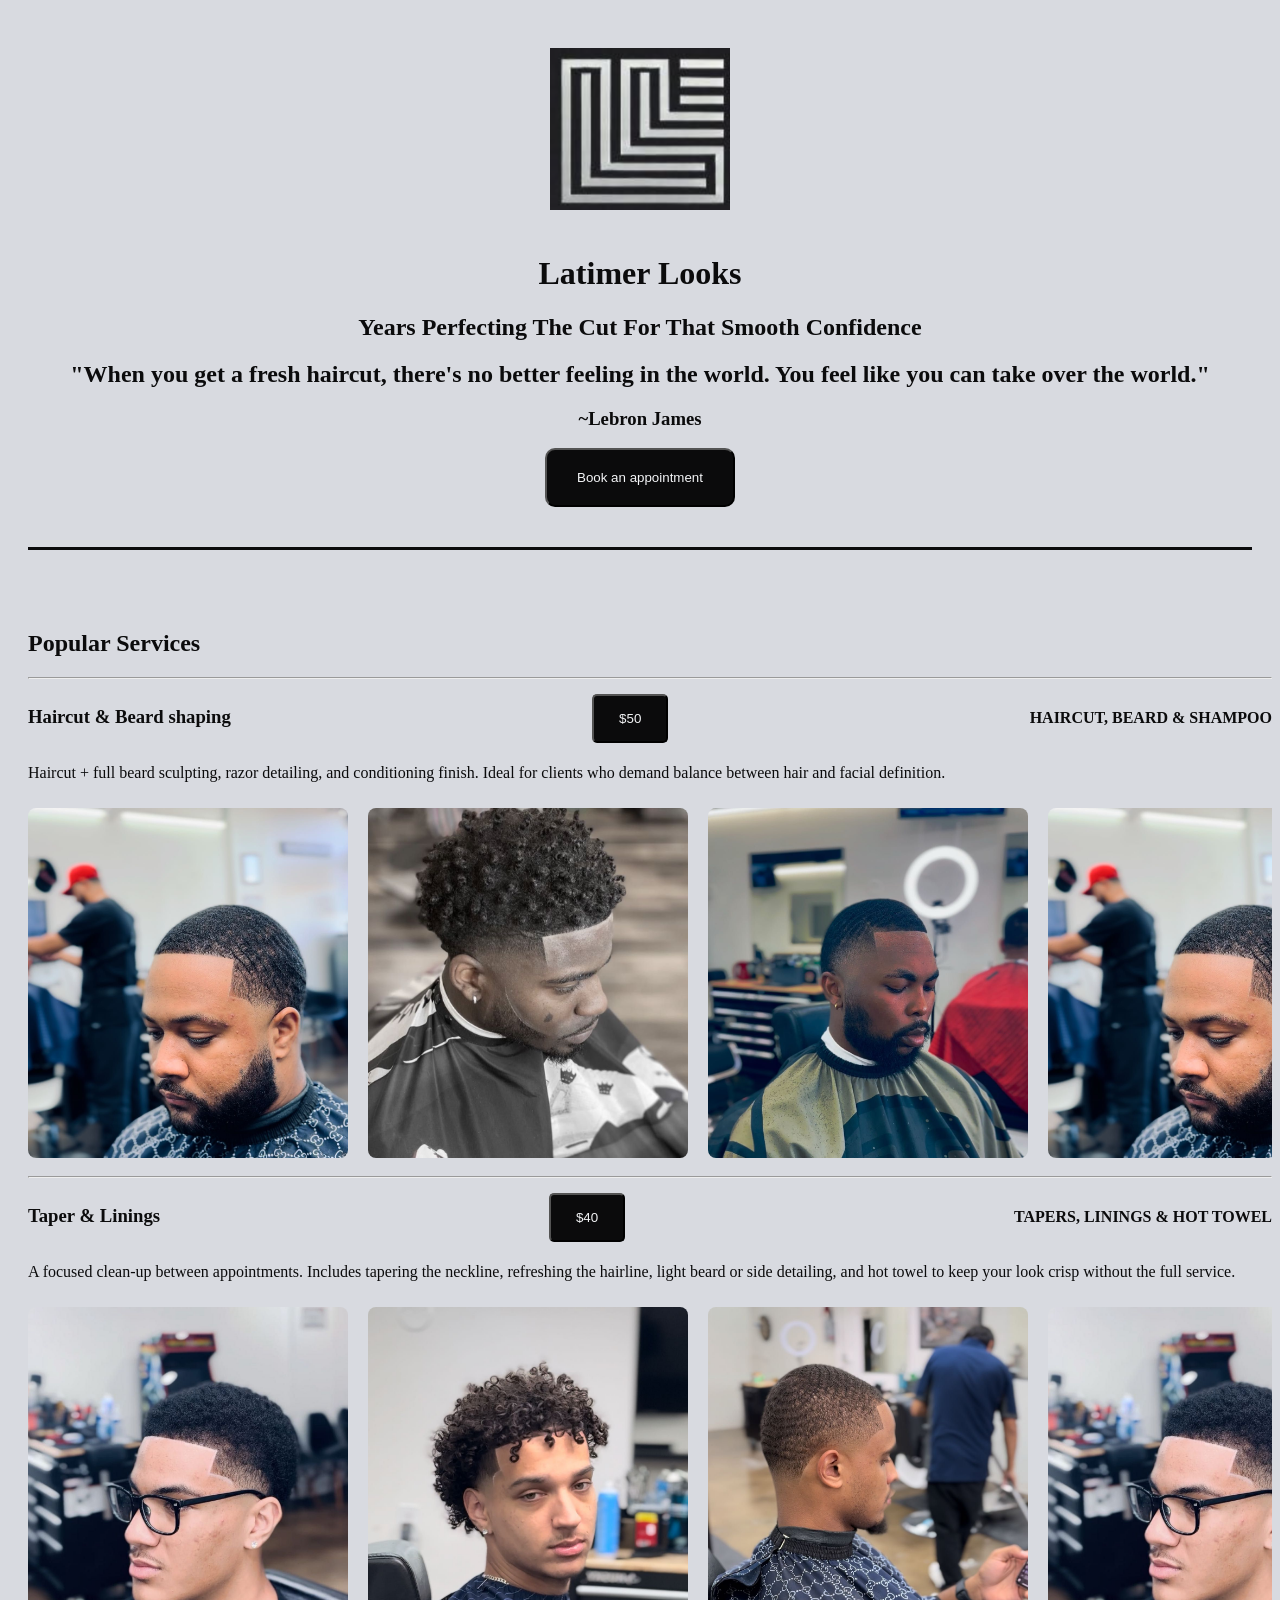
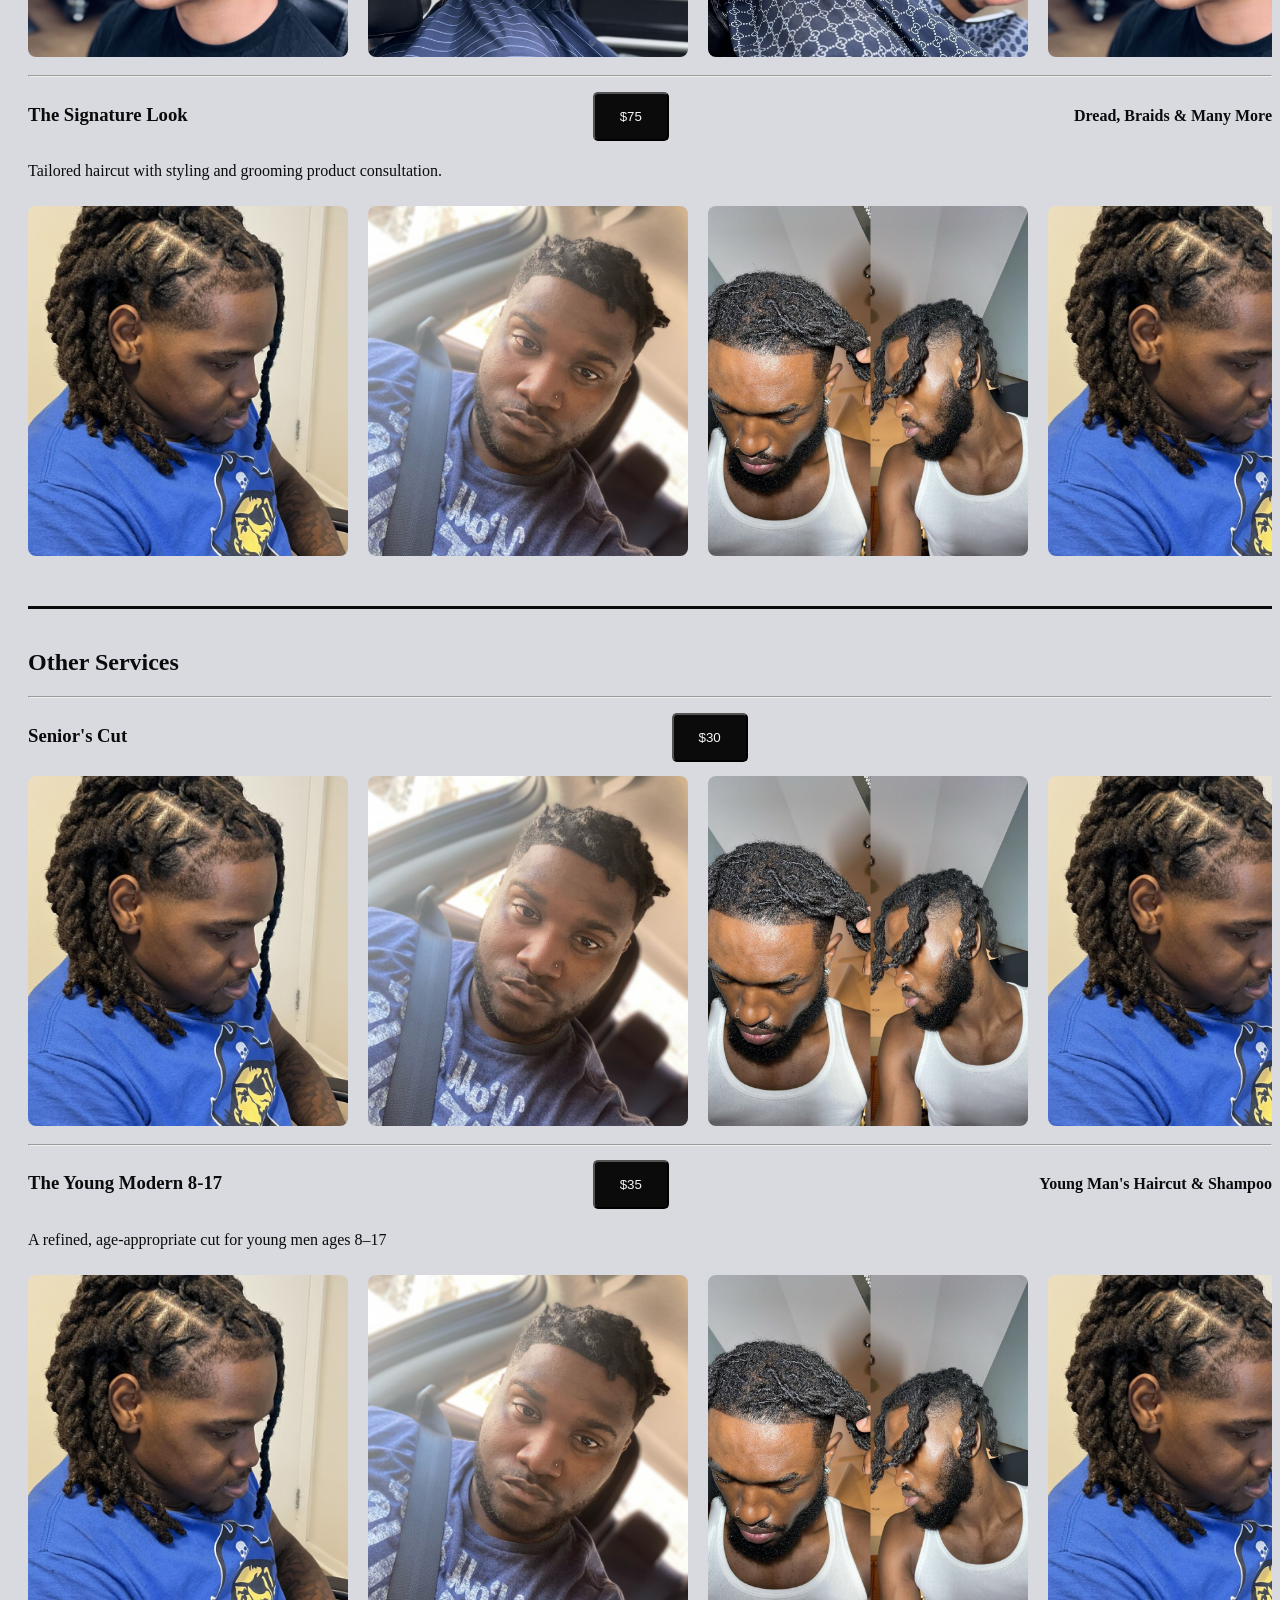
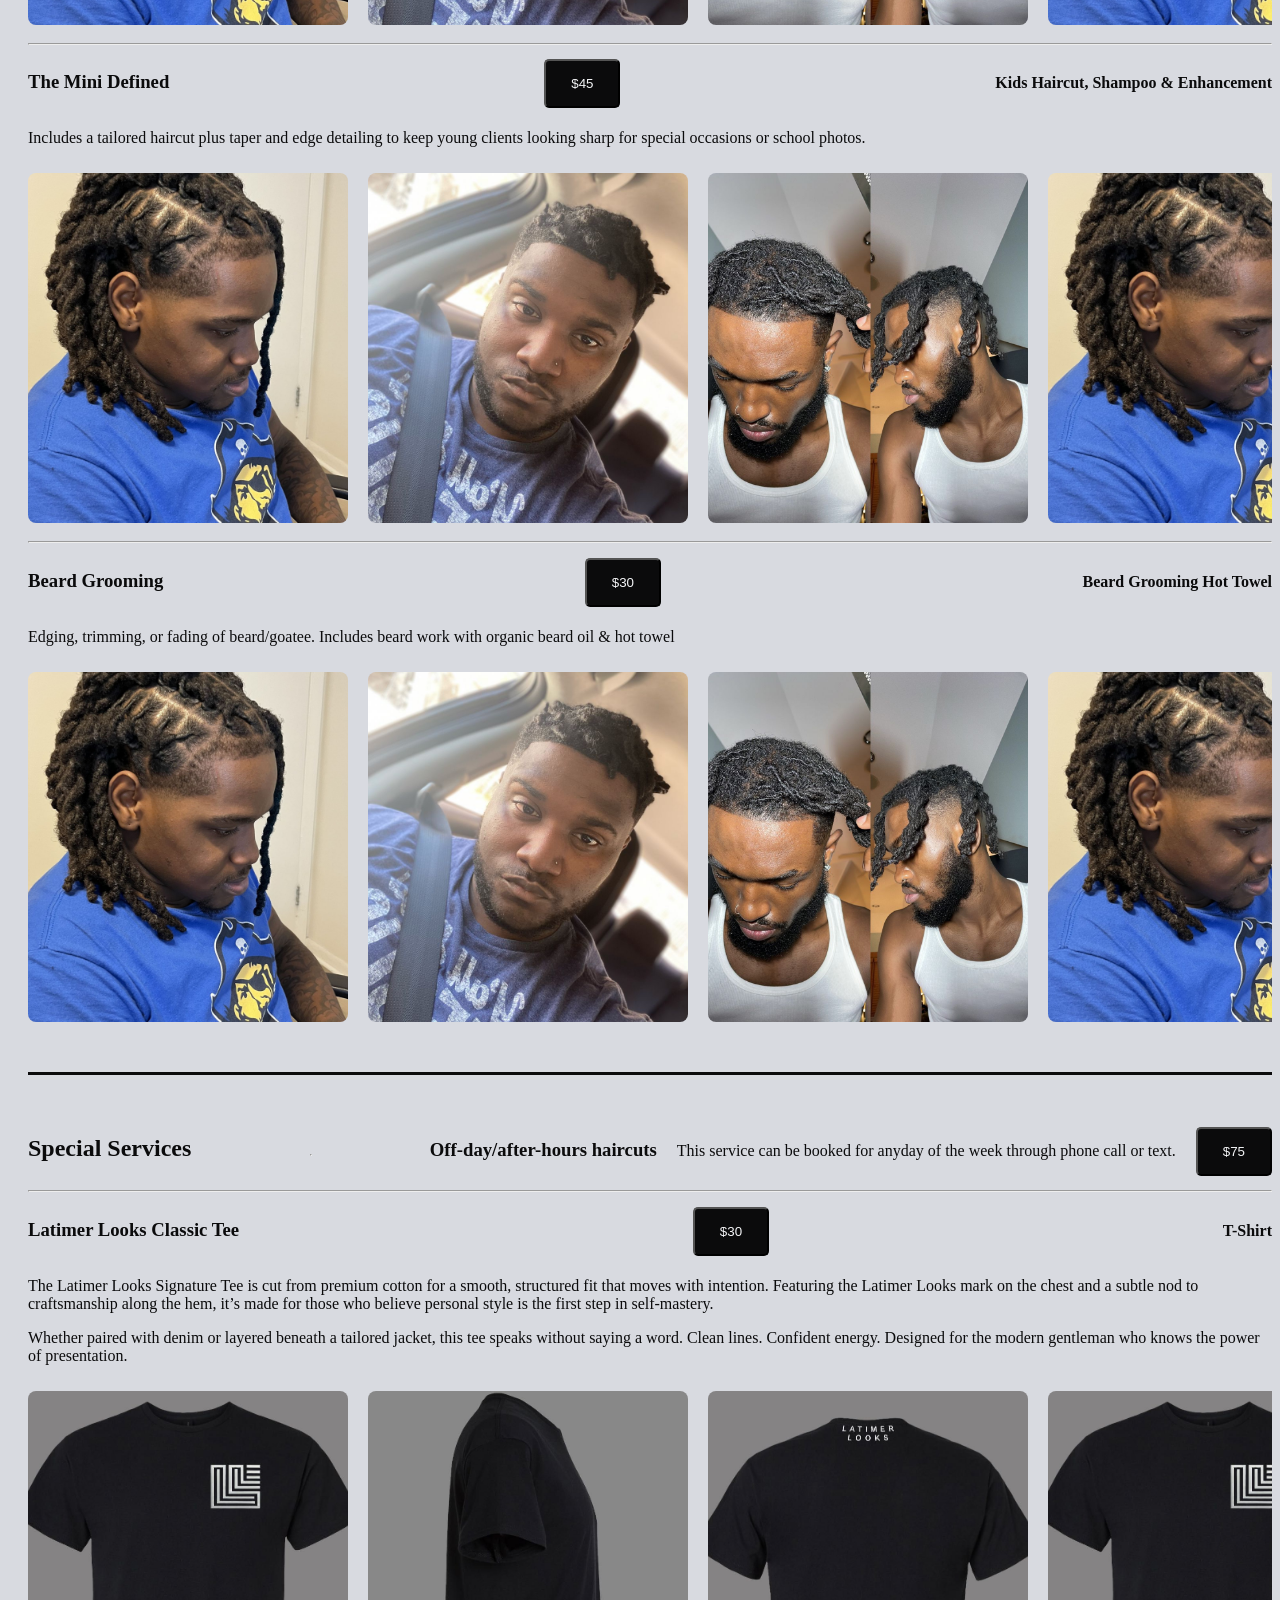
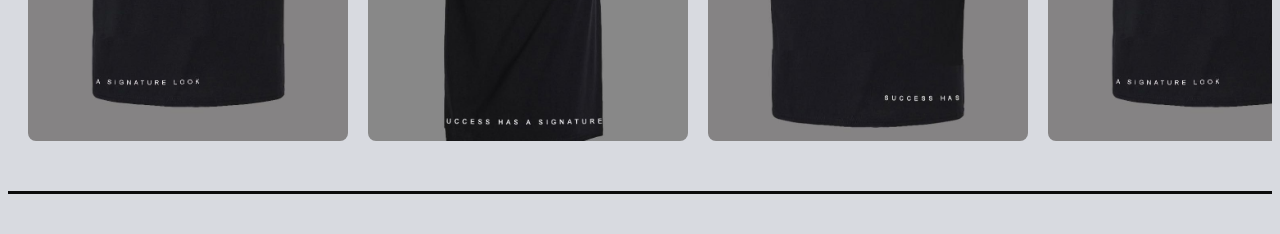
==== index.html @ baa93946 "everything before the reviews work. Needs picture update" ====
<!DOCTYPE html>
<html lang="en">
<head>
    <meta charset="UTF-8">
    <meta name="viewport" content="width=
    , initial-scale=1.0">
    <title>Latimer Looks</title>
    <link rel="stylesheet" href="style.css">
    <link rel="icon" type="image/png" href="./images/logo.png">
</head>
<body>
    <header class="hero">
        <div class="first-header-line">

        </div>
        
        <div class="header-content">
            <div class="logo">
                <img src="./images/logo.png" alt="Latimer Logo">
            </div>
            <h1>Latimer Looks</h1>
            <h2>Years Perfecting The Cut For That Smooth Confidence</h2>
            
            <div class="quote-nav">
                <h2 class="quote">
                    "When you get a fresh haircut, there's no better feeling in the world. You feel like you can take over the world."
                </h2>
                <h3 class="quoter">
                    ~Lebron James
                </h3>
            </div>

        <button>
            Book an appointment
        </button>

        <hr class="divider">
        </div>

    </header>
    
    <section class="main-content">

        <div class="popular">
            <h2>Popular Services</h2>
            <hr>
            <div class="service-header">
                <h3>Haircut & Beard shaping </h3>
                <button>$50</button>
                <h4>HAIRCUT, BEARD & SHAMPOO</h4>
            </div>
                <p>Haircut + full beard sculpting, razor detailing, and conditioning finish. Ideal for clients 
                    who demand balance between hair and facial definition.</p>
                <div class="carousel">
                    <div class="carousel-track">
                        <img src="./images/H&B1.png" alt="picture of a haircut 1">
                        <img src="./images/H&B2.png" alt="picture of a haircut 2">
                        <img src="./images/H&B3.png" alt="picture of a haircut 3">

                                        <!-- DUPLICATE IMAGES  -->

                        <img src="./images/H&B1.png" alt="picture of a haircut 1">
                        <img src="./images/H&B2.png" alt="picture of a haircut 2">
                        <img src="./images/H&B3.png" alt="picture of a haircut 3">
                    </div>


                </div>
            <hr>
            <div class="service-header">
                <h3>Taper & Linings</h3>
                <button>$40</button>
                <h4>TAPERS, LININGS & HOT TOWEL</h4>
            </div>
            <p>A focused clean-up between appointments. Includes tapering the neckline, refreshing the hairline, 
                light beard or side detailing, and hot towel to keep your look crisp without the full service.</p>

                

                <div class="carousel">
                    <div class="carousel-track">
                        <img src="./images/T&P1.png" alt="picture of a haircut 1">
                        <img src="./images/T&P2.png" alt="picture of a haircut 2">
                        <img src="./images/T&P3.png" alt="picture of a haircut 3">

                                        <!-- DUPLICATE IMAGES  -->
                    
                        <img src="./images/T&P1.png" alt="picture of a haircut 1">
                        <img src="./images/T&P2.png" alt="picture of a haircut 2">
                        <img src="./images/T&P3.png" alt="picture of a haircut 3">

                    </div>
                </div>
        
                
        <hr>
            <div class="service-header">
                <h3>The Signature Look</h3>
                <button>$75</button>
                <h4> Dread, Braids & Many More </h4>
            </div>
            <p>Tailored haircut with styling and grooming product consultation.</p>

                

                <div class="carousel">
                    <div class="carousel-track">
                        <img src="./images/PC1.png" alt="picture of a haircut 1">
                        <img src="./images/PC2.png" alt="picture of a haircut 2">
                        <img src="./images/PC3.png" alt="picture of a haircut 3">
                    
                                        <!-- DUPLICATE IMAGES  -->


                        <img src="./images/PC1.png" alt="picture of a haircut 1">
                        <img src="./images/PC2.png" alt="picture of a haircut 2">
                        <img src="./images/PC3.png" alt="picture of a haircut 3">
                    </div>
                </div>
        </div>


        <div class="other-services">
            <hr class="divider">
            <h2>Other Services</h2>
            <hr>
            <div class="service-header">
                <h3>Senior's Cut</h3>
                <button>$30</button>
                <!-- <h4> Dread, Braids & Many More </h4> -->
            </div>
            <!-- <p>Tailored haircut with styling and grooming product consultation.</p> -->

            <div class="carousel">
                <div class="carousel-track">
                    <img src="./images/PC1.png" alt="picture of a haircut 1">
                    <img src="./images/PC2.png" alt="picture of a haircut 2">
                    <img src="./images/PC3.png" alt="picture of a haircut 3">
                
                                    <!-- DUPLICATE IMAGES  -->

                    <img src="./images/PC1.png" alt="picture of a haircut 1">
                    <img src="./images/PC2.png" alt="picture of a haircut 2">
                    <img src="./images/PC3.png" alt="picture of a haircut 3">
                </div>
            </div>
            <hr>
            <div class="service-header">
                <h3>The Young Modern 8-17</h3>
                <button>$35</button>
                <h4> Young Man's Haircut & Shampoo </h4>
            </div>
            <p>A refined, age-appropriate cut for young men ages 8–17</p>

                <div class="carousel">
                    <div class="carousel-track">
                        <img src="./images/PC1.png" alt="picture of a haircut 1">
                        <img src="./images/PC2.png" alt="picture of a haircut 2">
                        <img src="./images/PC3.png" alt="picture of a haircut 3">
                    
                                        <!-- DUPLICATE IMAGES  -->

                        <img src="./images/PC1.png" alt="picture of a haircut 1">
                        <img src="./images/PC2.png" alt="picture of a haircut 2">
                        <img src="./images/PC3.png" alt="picture of a haircut 3">
                    </div>
                </div>
                
                <hr>
                <div class="service-header">
                    <h3>The Mini Defined</h3>
                    <button>$45</button>
                    <h4> Kids Haircut, Shampoo & Enhancement </h4>
                </div>
                <p>Includes a tailored haircut plus taper and edge detailing to keep young clients 
                    looking sharp for special occasions or school photos.</p>

                <div class="carousel">
                    <div class="carousel-track">
                        <img src="./images/PC1.png" alt="picture of a haircut 1">
                        <img src="./images/PC2.png" alt="picture of a haircut 2">
                        <img src="./images/PC3.png" alt="picture of a haircut 3">
                    
                                        <!-- DUPLICATE IMAGES  -->

                        <img src="./images/PC1.png" alt="picture of a haircut 1">
                        <img src="./images/PC2.png" alt="picture of a haircut 2">
                        <img src="./images/PC3.png" alt="picture of a haircut 3">
                    </div>
                </div>
                
                <hr>
                <div class="service-header">
                    <h3>Beard Grooming</h3>
                    <button>$30</button>
                    <h4> Beard Grooming Hot Towel </h4>
                </div>
                <p>Edging, trimming, or fading of beard/goatee. 
                    Includes beard work with organic beard oil & hot towel</p>

                <div class="carousel">
                    <div class="carousel-track">
                        <img src="./images/PC1.png" alt="picture of a haircut 1">
                        <img src="./images/PC2.png" alt="picture of a haircut 2">
                        <img src="./images/PC3.png" alt="picture of a haircut 3">
                    
                                        <!-- DUPLICATE IMAGES  -->

                        <img src="./images/PC1.png" alt="picture of a haircut 1">
                        <img src="./images/PC2.png" alt="picture of a haircut 2">
                        <img src="./images/PC3.png" alt="picture of a haircut 3">
                    </div>
                </div>

        </div>

        <div class="special-servies">
            <hr class="divider">
            <div class="service-header">
                <h2>Special Services</h2>
                <hr>
                <h3>Off-day/after-hours haircuts</h3>
                <div class="after-hours">
                    <div class="after-hours-text">
                        <p>This service can be booked for anyday of the week through phone call or text. </p>
                        <!-- <span>Monday - Sunday</span> -->
                    </div>
                    <button class="after-hours-button">$75</button>
                </div>
            </div>
            <hr>
            
                <div class="service-header">
                    <h3>Latimer Looks Classic Tee</h3>
                    <button>$30</button>
                    <h4> T-Shirt </h4>
                </div>
                <p>The Latimer Looks Signature Tee is cut from premium cotton for a smooth, structured fit that moves with intention. 
                    Featuring the Latimer Looks mark on the chest and a subtle nod to craftsmanship along the hem, 
                    it’s made for those who believe personal style is the first step in self-mastery.</p>

                <p>Whether paired with denim or layered beneath a tailored jacket, this tee speaks without saying a word. Clean lines. Confident energy. 
                Designed for the modern gentleman who knows the power of presentation.</p>

                <div class="carousel">
                    <div class="carousel-track">
                        <img src="./images/TS1.png" alt="picture of a haircut 1">
                        <img src="./images/TS2.png" alt="picture of a haircut 2">
                        <img src="./images/TS3.png" alt="picture of a haircut 3">
                    
                                        <!-- DUPLICATE IMAGES  -->

                        <img src="./images/TS1.png" alt="picture of a haircut 1">
                        <img src="./images/TS2.png" alt="picture of a haircut 2">
                        <img src="./images/TS3.png" alt="picture of a T-Shirt">
                    </div>
                </div>

        </div>

    </section>
    
    <hr class="divider">


    




</body>

</html>
---- style.css ----
body{
    background-color:#D8DAE0;
    color:  #0B0B0C;  
    font-family: Serif, "Geometric Sans-Serif" ;
}

.hero{
    padding: 20px;
}

.header-content {
text-align: center;
}

.logo img {
    width: 180px;
    padding:20px;
}

.service-header {
    display: flex;
    align-items: baseline;
    gap: 20px;
}

button {
    background-color: #0B0B0C;
    color: #F5F6F8;
    transition: background-color 0.4s ease, color 0.4 ease , box-shadow 0.4 ease;
    cursor: pointer;
}

.hero button{
    padding: 20px 30px;
    border-radius: 10px;

}
button:hover{
    background-color: #F5F6F8;
    color: #0B0B0C;
    transform: translate(-6px, 6px);
    box-shadow: 0 10px 20px rgba(11, 11, 12, 0.15);
}

hr.divider {
    border: none;
    height: 3px;
    background-color: #0B0B0C;
    margin: 40px 0px;
}

.main-content{
    padding-left: 20px
}

.main-content img{
    width:40% ;
}

.carousel {
    width: 100%;
    overflow: hidden; /* Hides images as they slide off-screen */
    padding: 10px 0;
}

.carousel-track {
    display: flex;
    width: max-content; /* Allows track to expand as wide as all images combined */
    
    /* 15s controls speed (higher = slower continuous movement) */
    /* linear ensures constant speed without pausing or jerking */
    animation: marquee 15s linear infinite; 
}

/* Pause motion when hovering so users can look closely */
.carousel:hover .carousel-track {
    animation-play-state: paused;
}

.carousel-track img {
    width: 320px;            /* Fixed width for consistent scrolling speed */
    height: 350px;
    object-fit: cover;
    border-radius: 8px;
    margin-right: 20px;       /* Spacing between images */
    flex-shrink: 0;
}

/* Infinite continuous scroll keyframe */
@keyframes marquee {
    0% {
        transform: translateX(0);
    }
    100% {
        transform: translateX(-50%); /* Moves exactly half the track length before resetting */
    }
}


.main-content button{
    padding: 15px 25px;
    border-radius: 5px;
    display: flex;
    align-items: center;
    margin: 0 auto;
}
.service-divider{
    margin: 40px 0px;
    background-color: #0B0B0C;
    border: none;
    height: 3px
}

.after-hours{
    display: flex;
    align-items: center;
    gap: 20px;
    justify-content: space-between;
}
.after-hours button{
        display: flex;
    align-items: right;
}
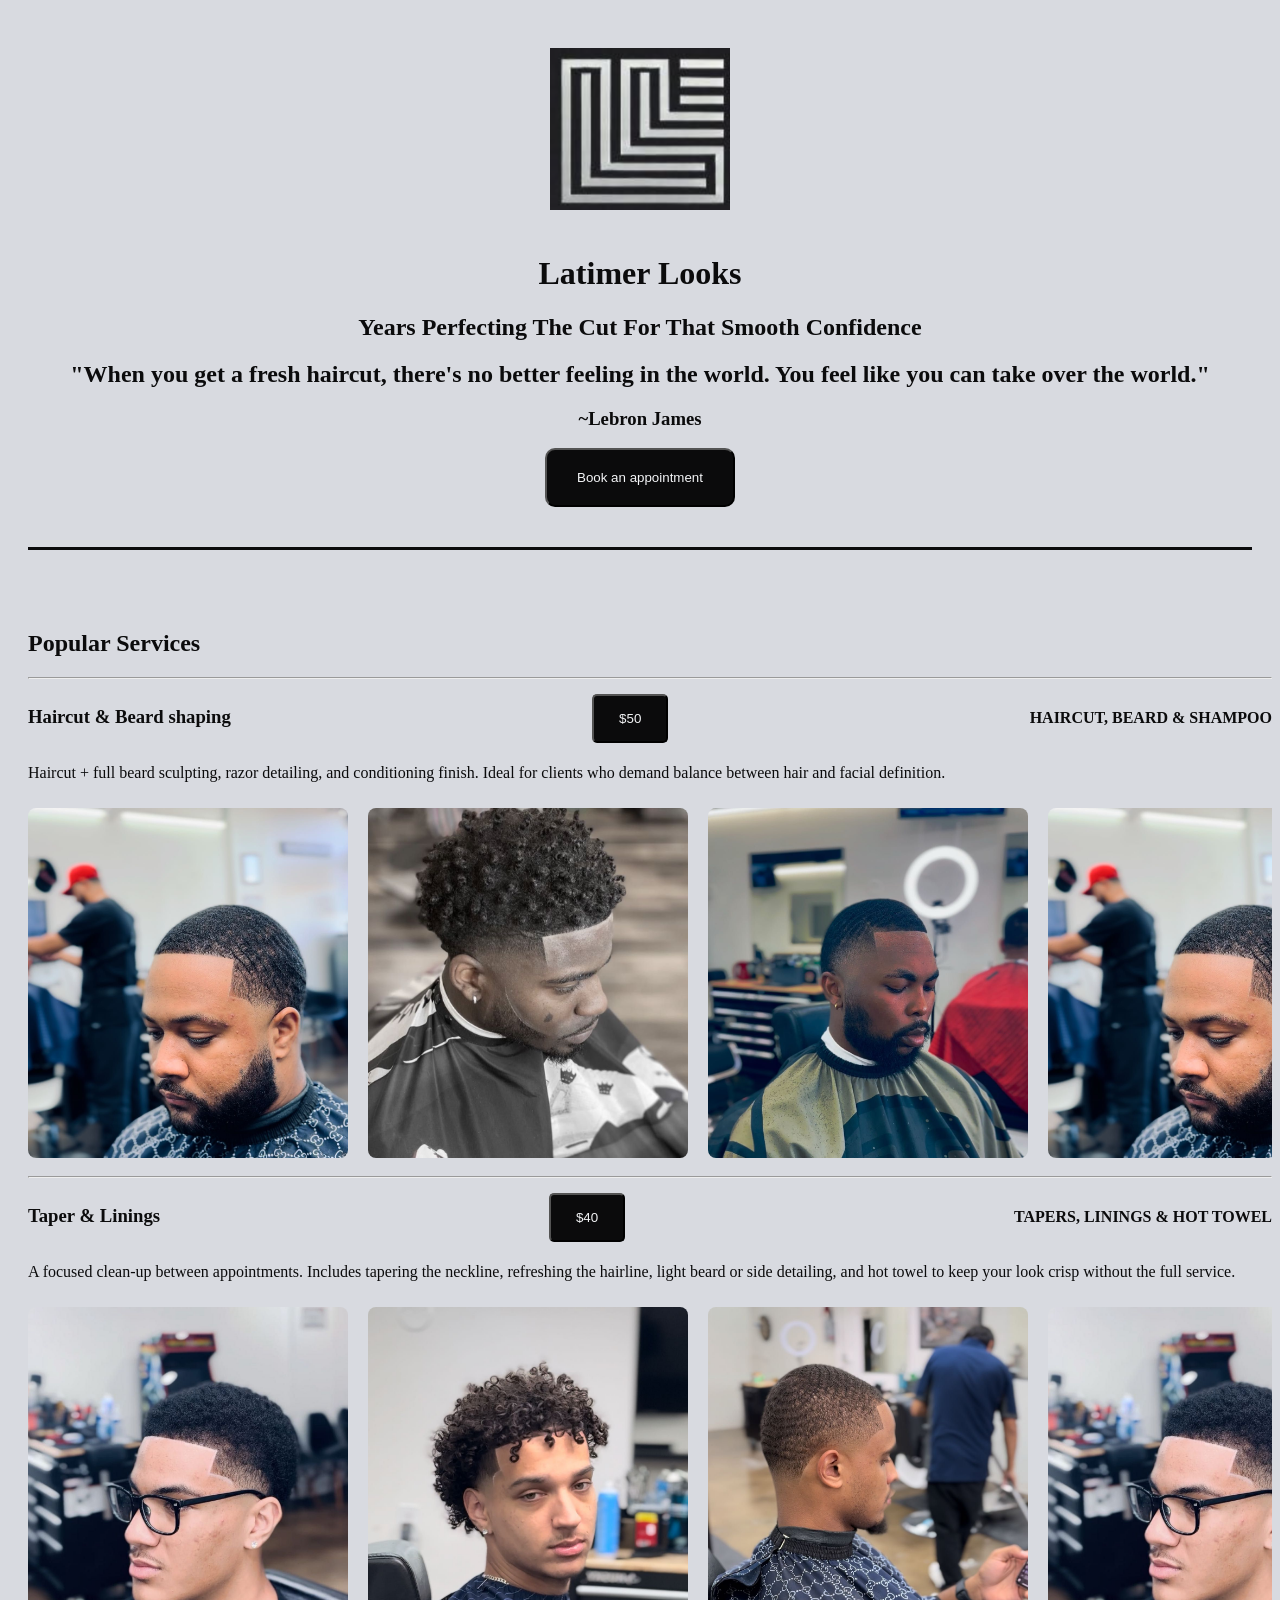
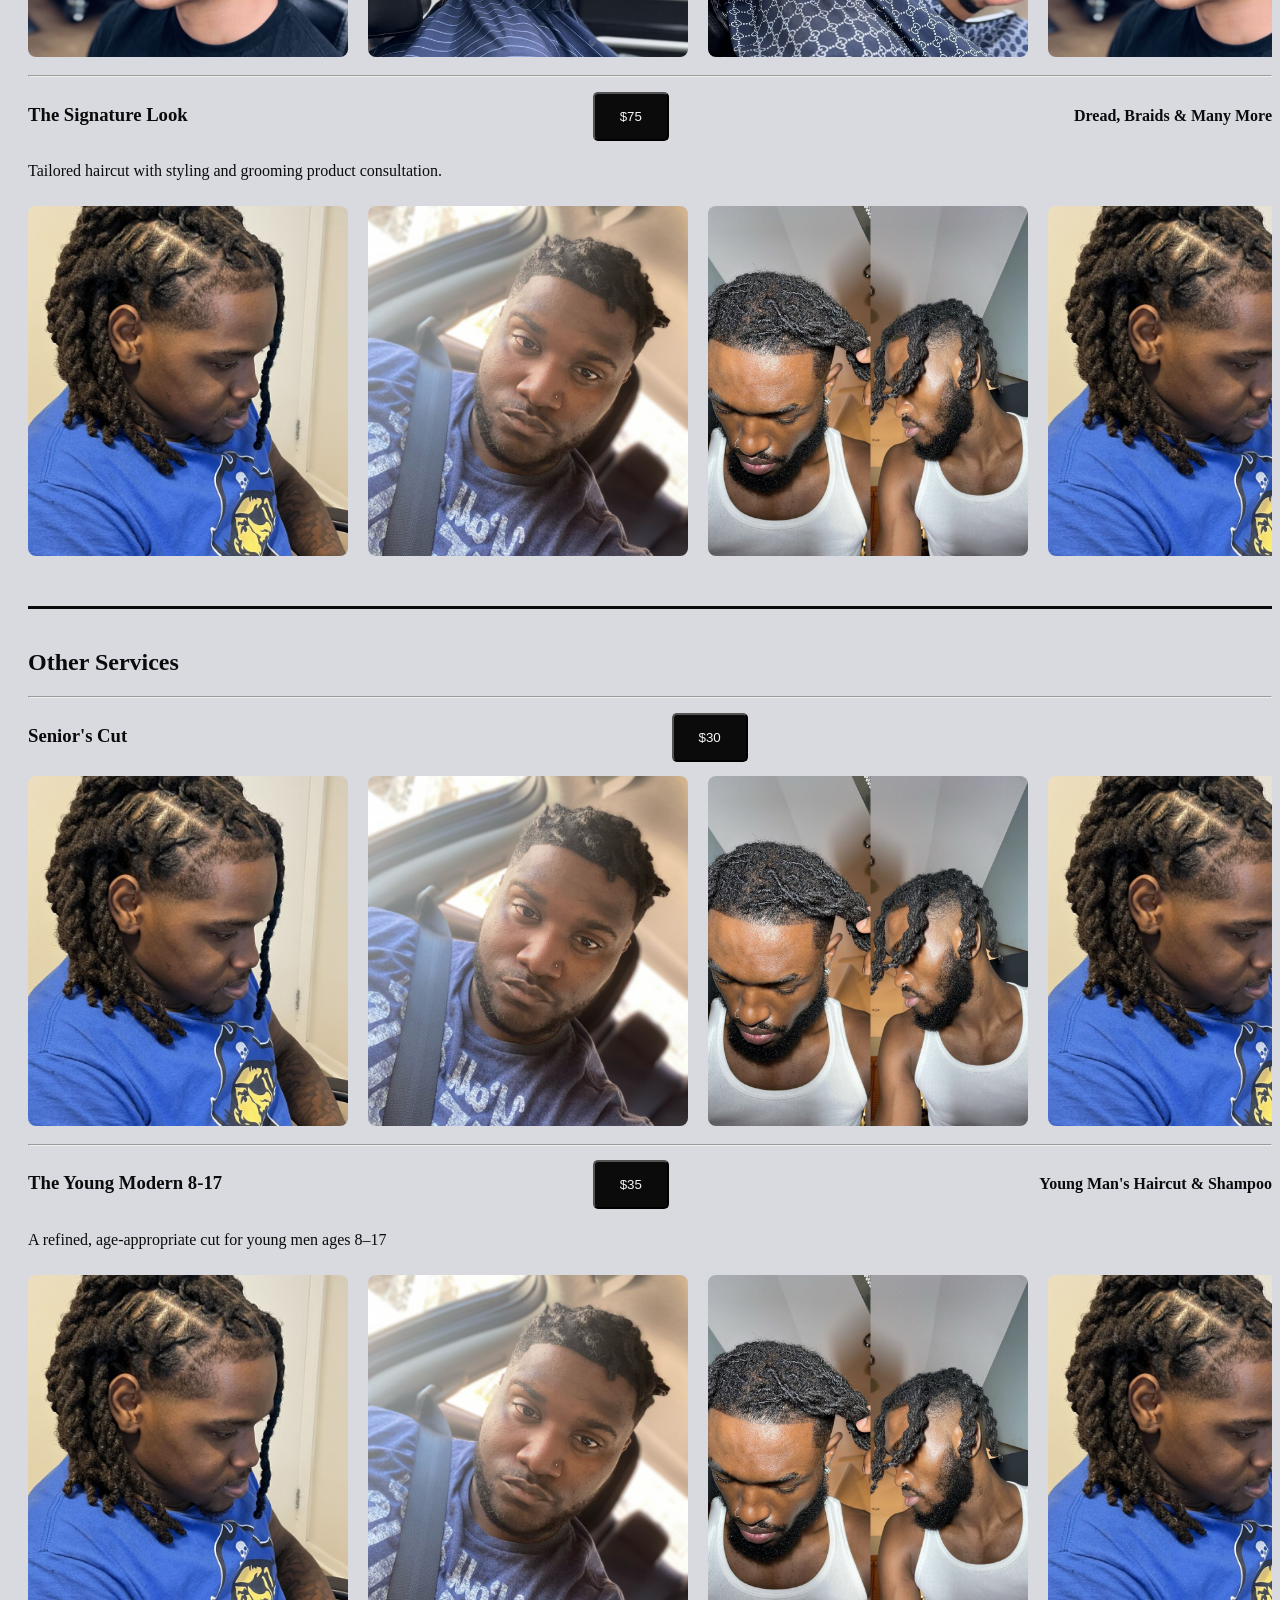
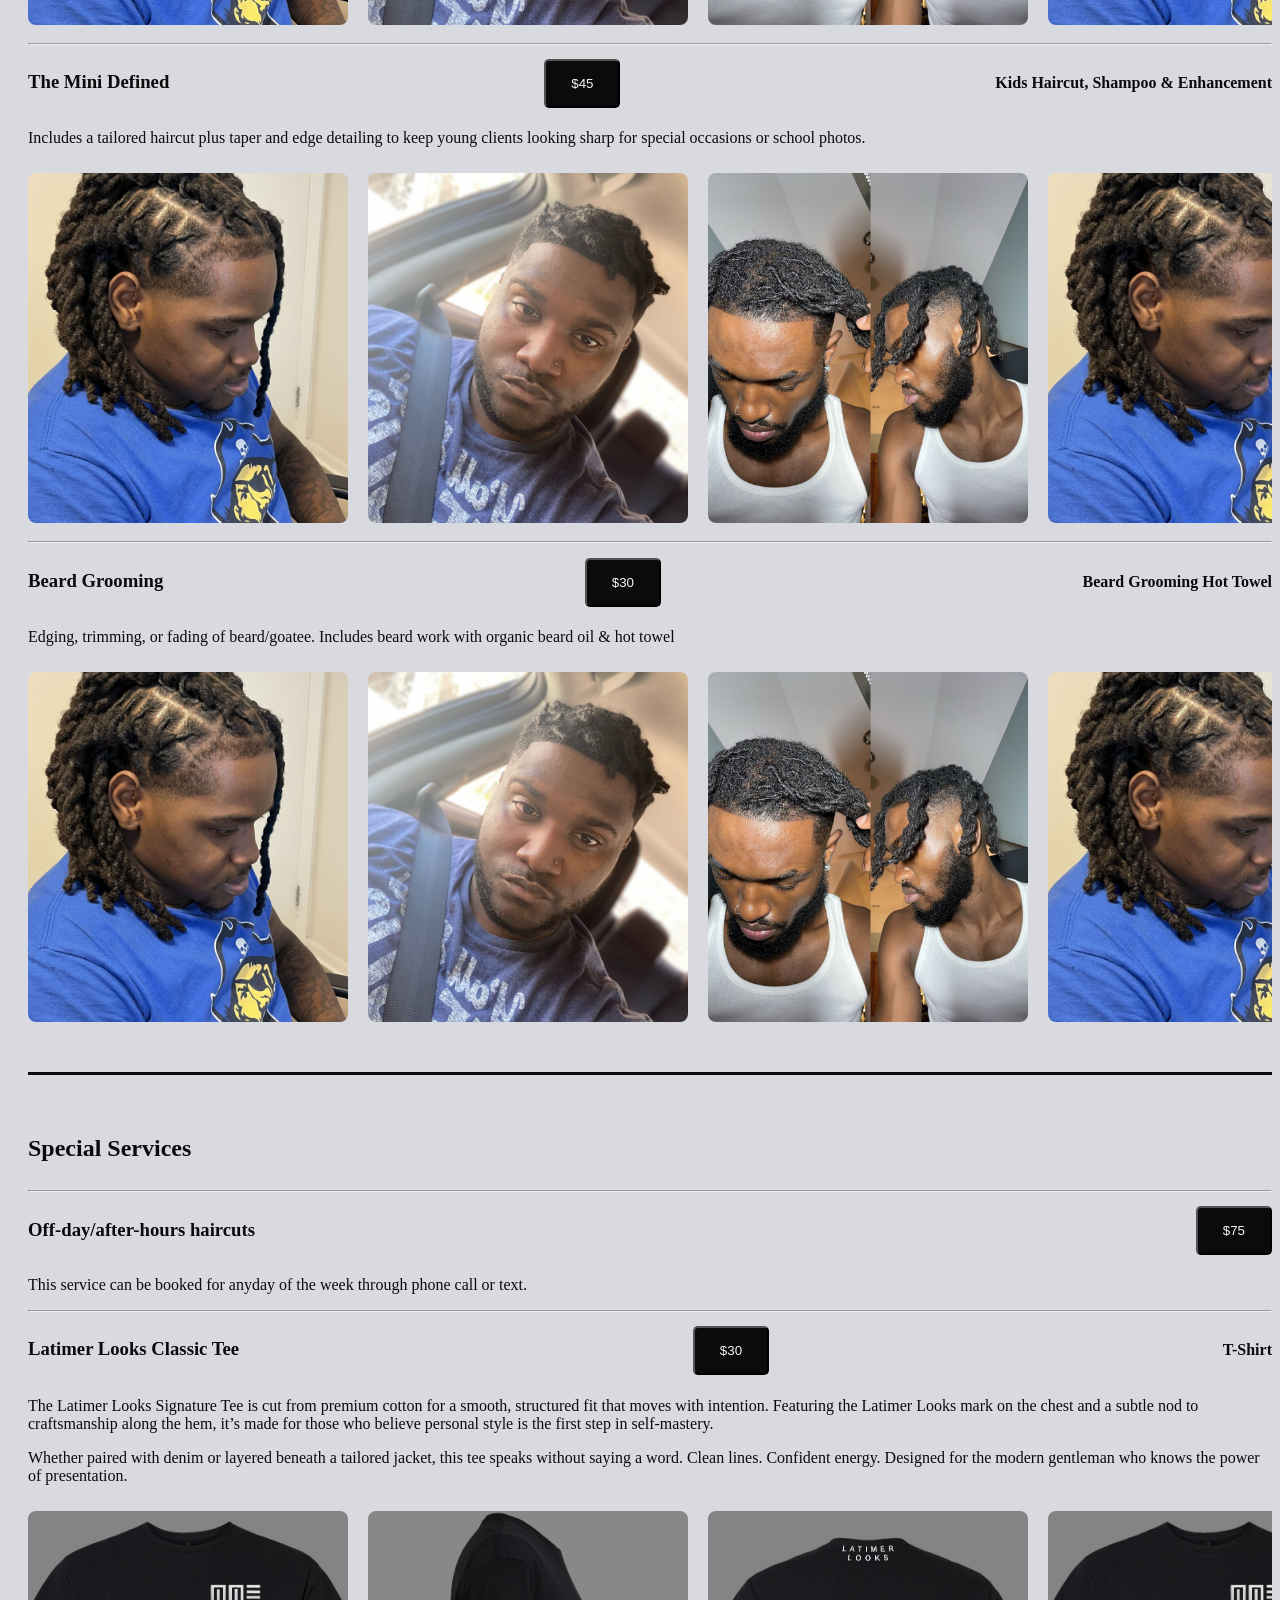
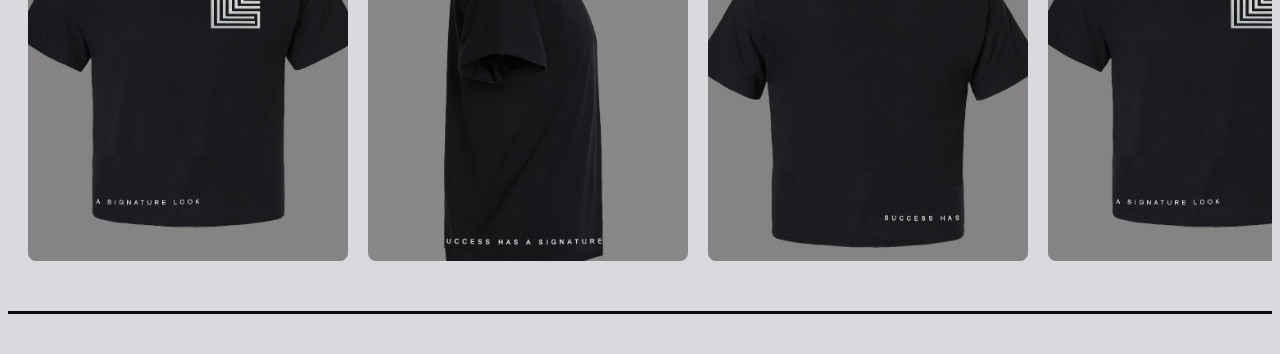
==== commit 71c7be88: "fixed button position to right" ====
--- a/index.html
+++ b/index.html
@@ -218,16 +218,21 @@
             <hr class="divider">
             <div class="service-header">
                 <h2>Special Services</h2>
-                <hr>
+            </div>
+            <hr>
+
+            <div class="after-hours">
                 <h3>Off-day/after-hours haircuts</h3>
-                <div class="after-hours">
-                    <div class="after-hours-text">
-                        <p>This service can be booked for anyday of the week through phone call or text. </p>
-                        <!-- <span>Monday - Sunday</span> -->
-                    </div>
-                    <button class="after-hours-button">$75</button>
-                </div>
-            </div>
+                <button>$75</button>
+            </div>
+            <div >
+                <div class="after-hours-text">
+                    <p>This service can be booked for anyday of the week through phone call or text. </p>
+                    <!-- <span>Monday - Sunday</span> -->
+                </div>
+
+            </div>
+
             <hr>
             
                 <div class="service-header">
@@ -258,12 +263,13 @@
 
         </div>
 
+
     </section>
     
     <hr class="divider">
 
 
-    
+
 
 
 
--- a/style.css
+++ b/style.css
@@ -114,10 +114,11 @@
 .after-hours{
     display: flex;
     align-items: center;
-    gap: 20px;
     justify-content: space-between;
+    width: 100%;
 }
-.after-hours button{
-        display: flex;
-    align-items: right;
+
+.after-hours button {
+    margin-left: auto;
+    margin-right: 0;!impo
 }
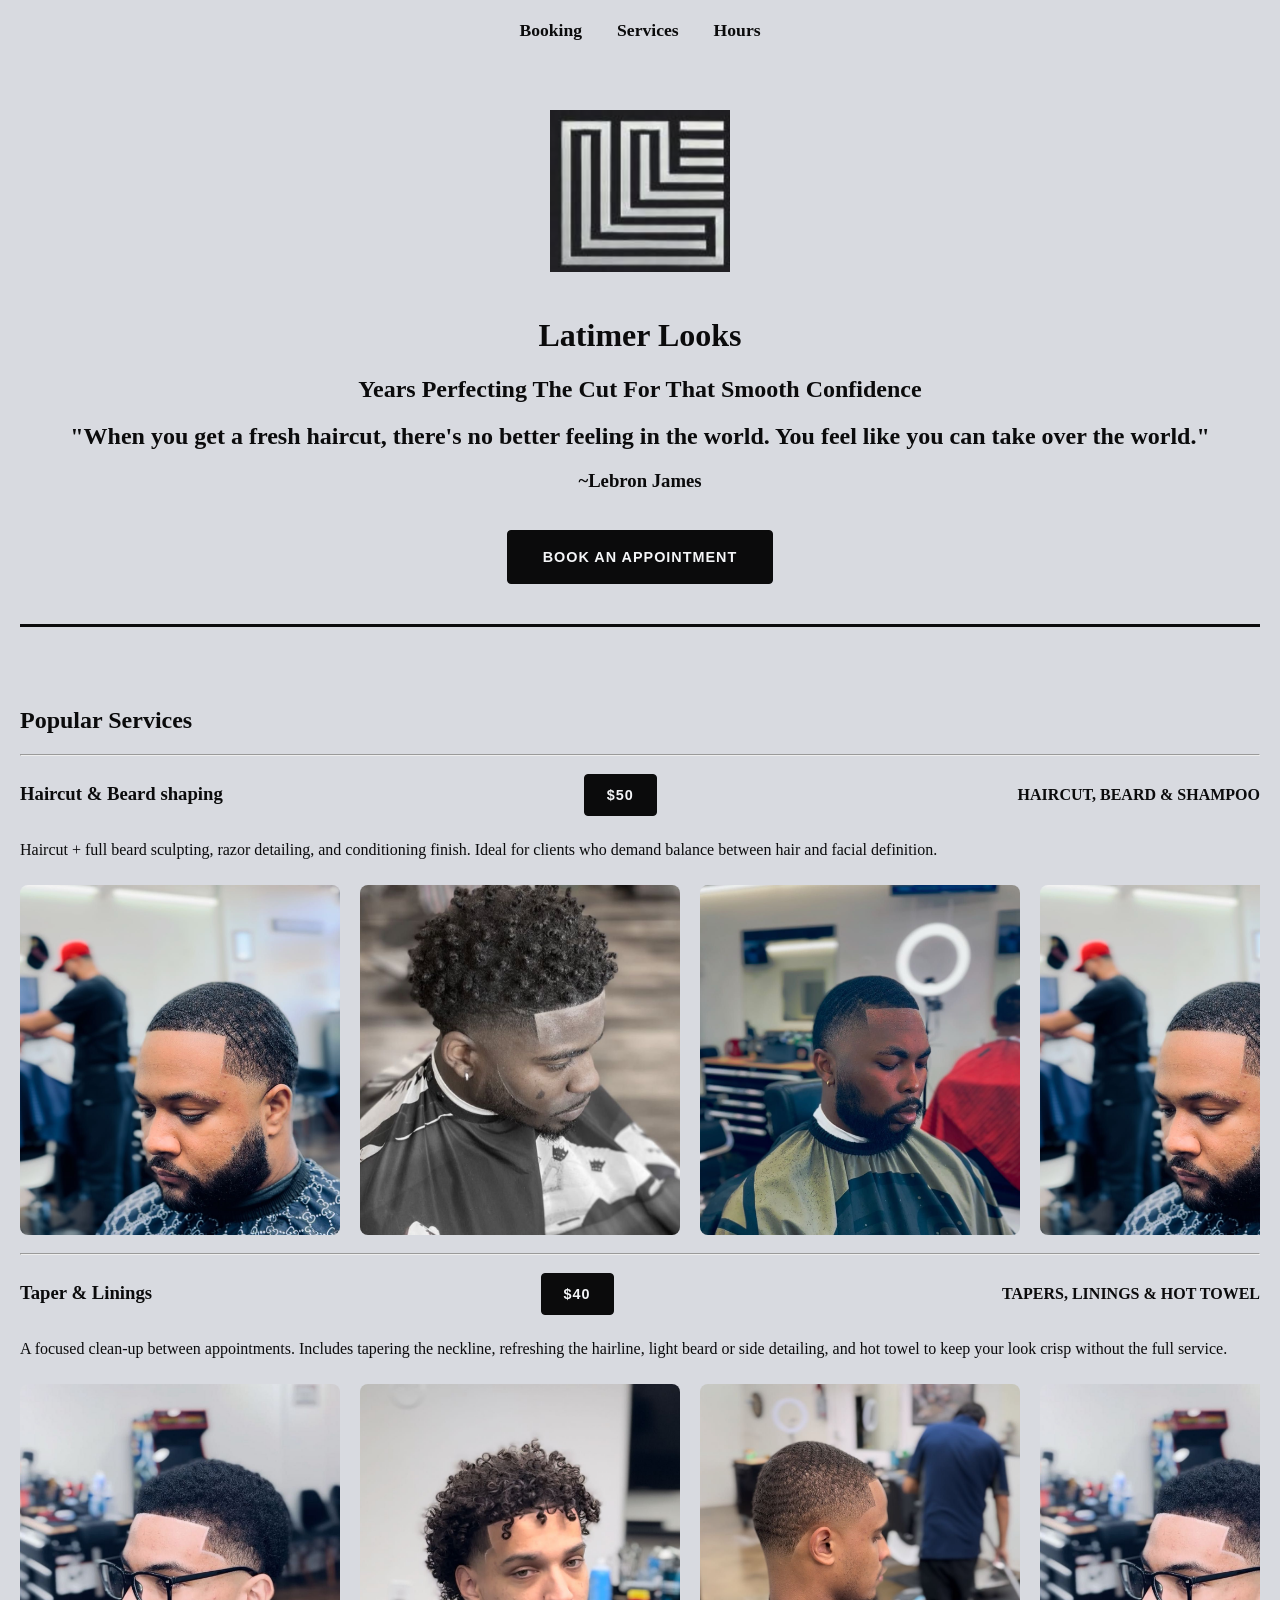
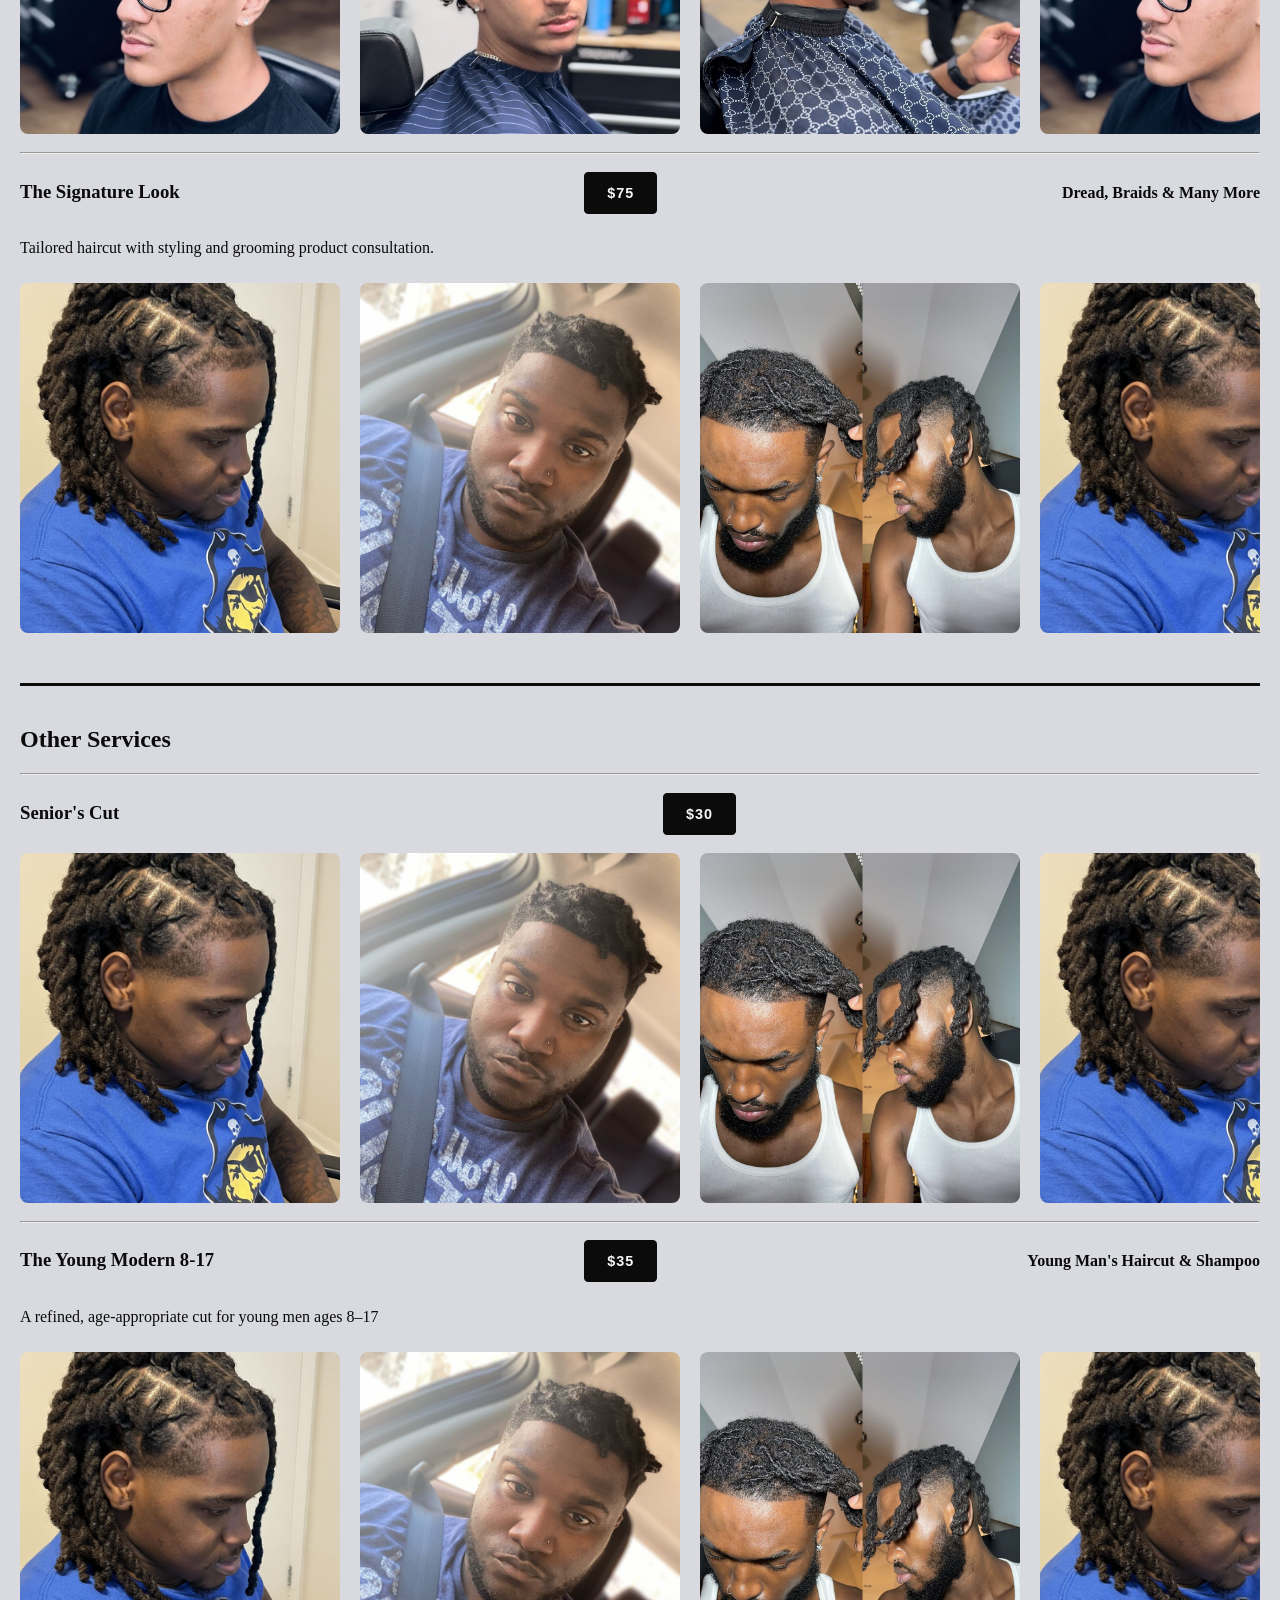
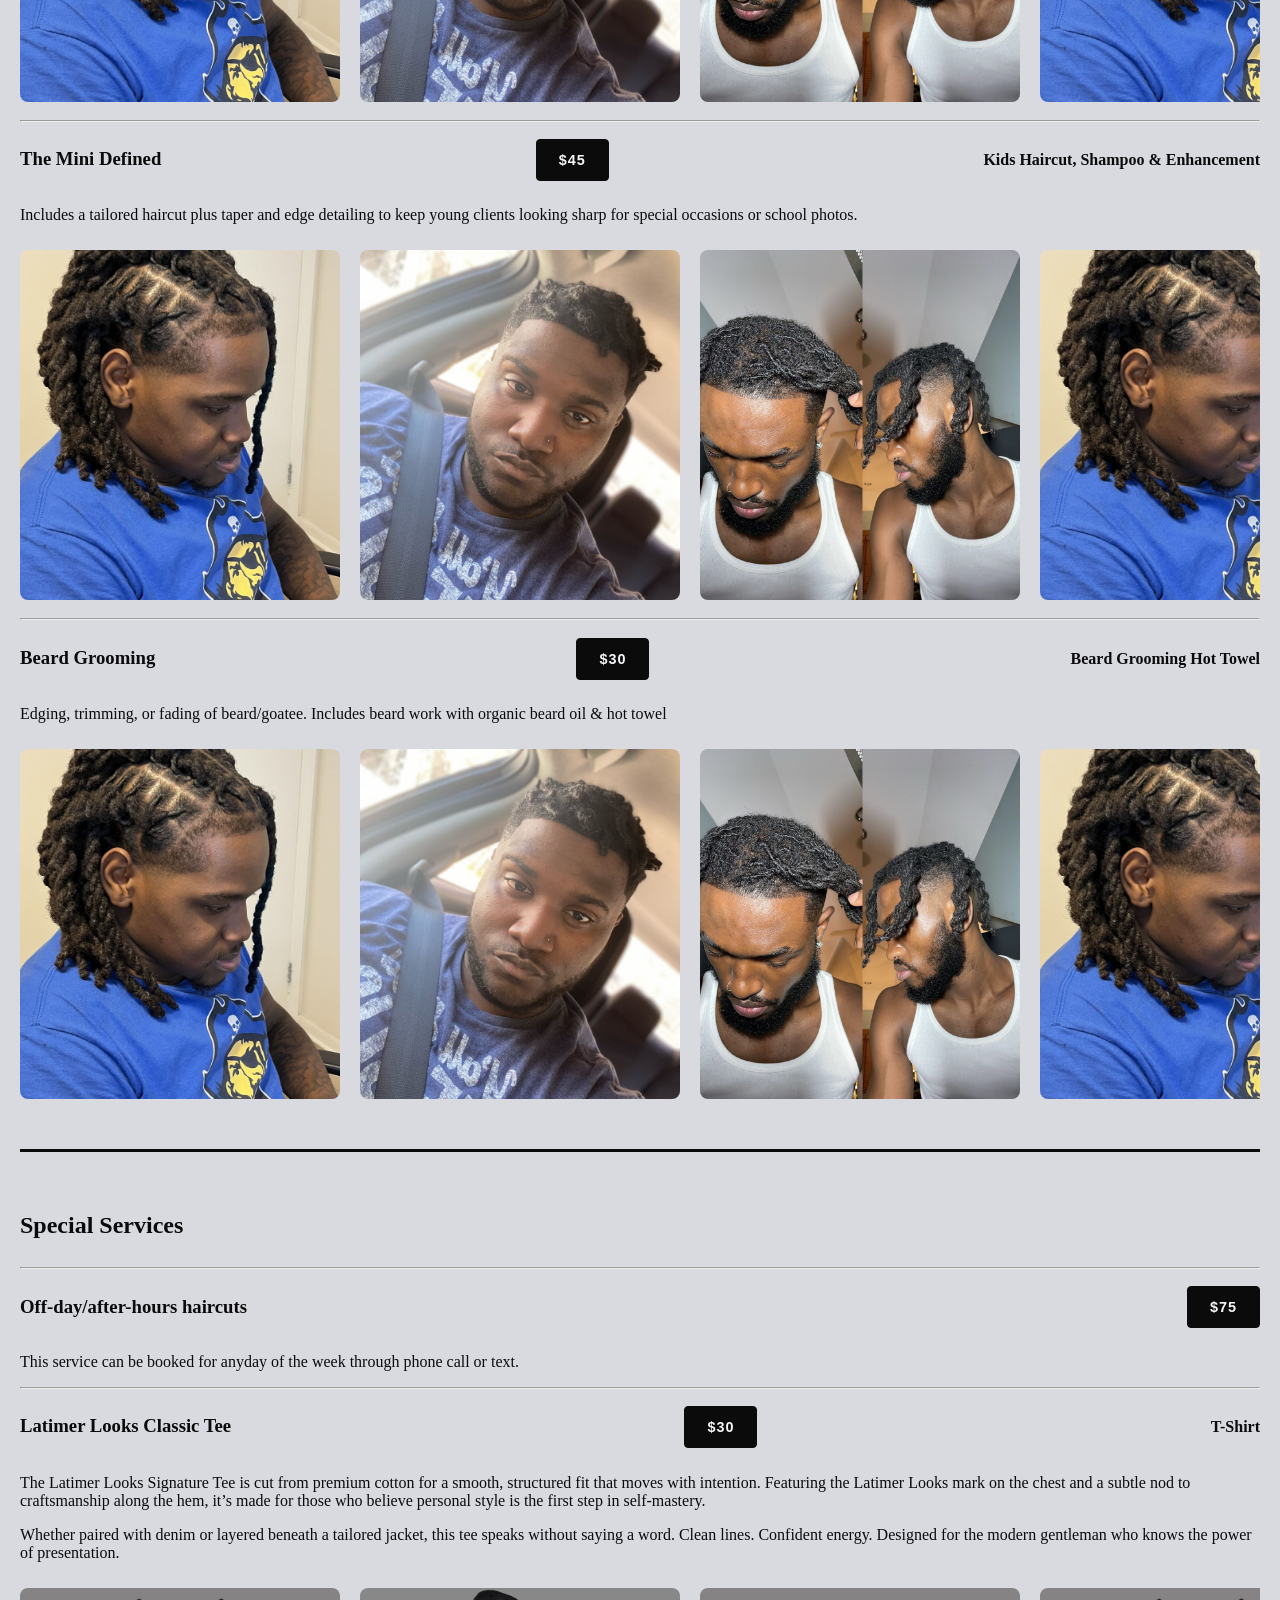
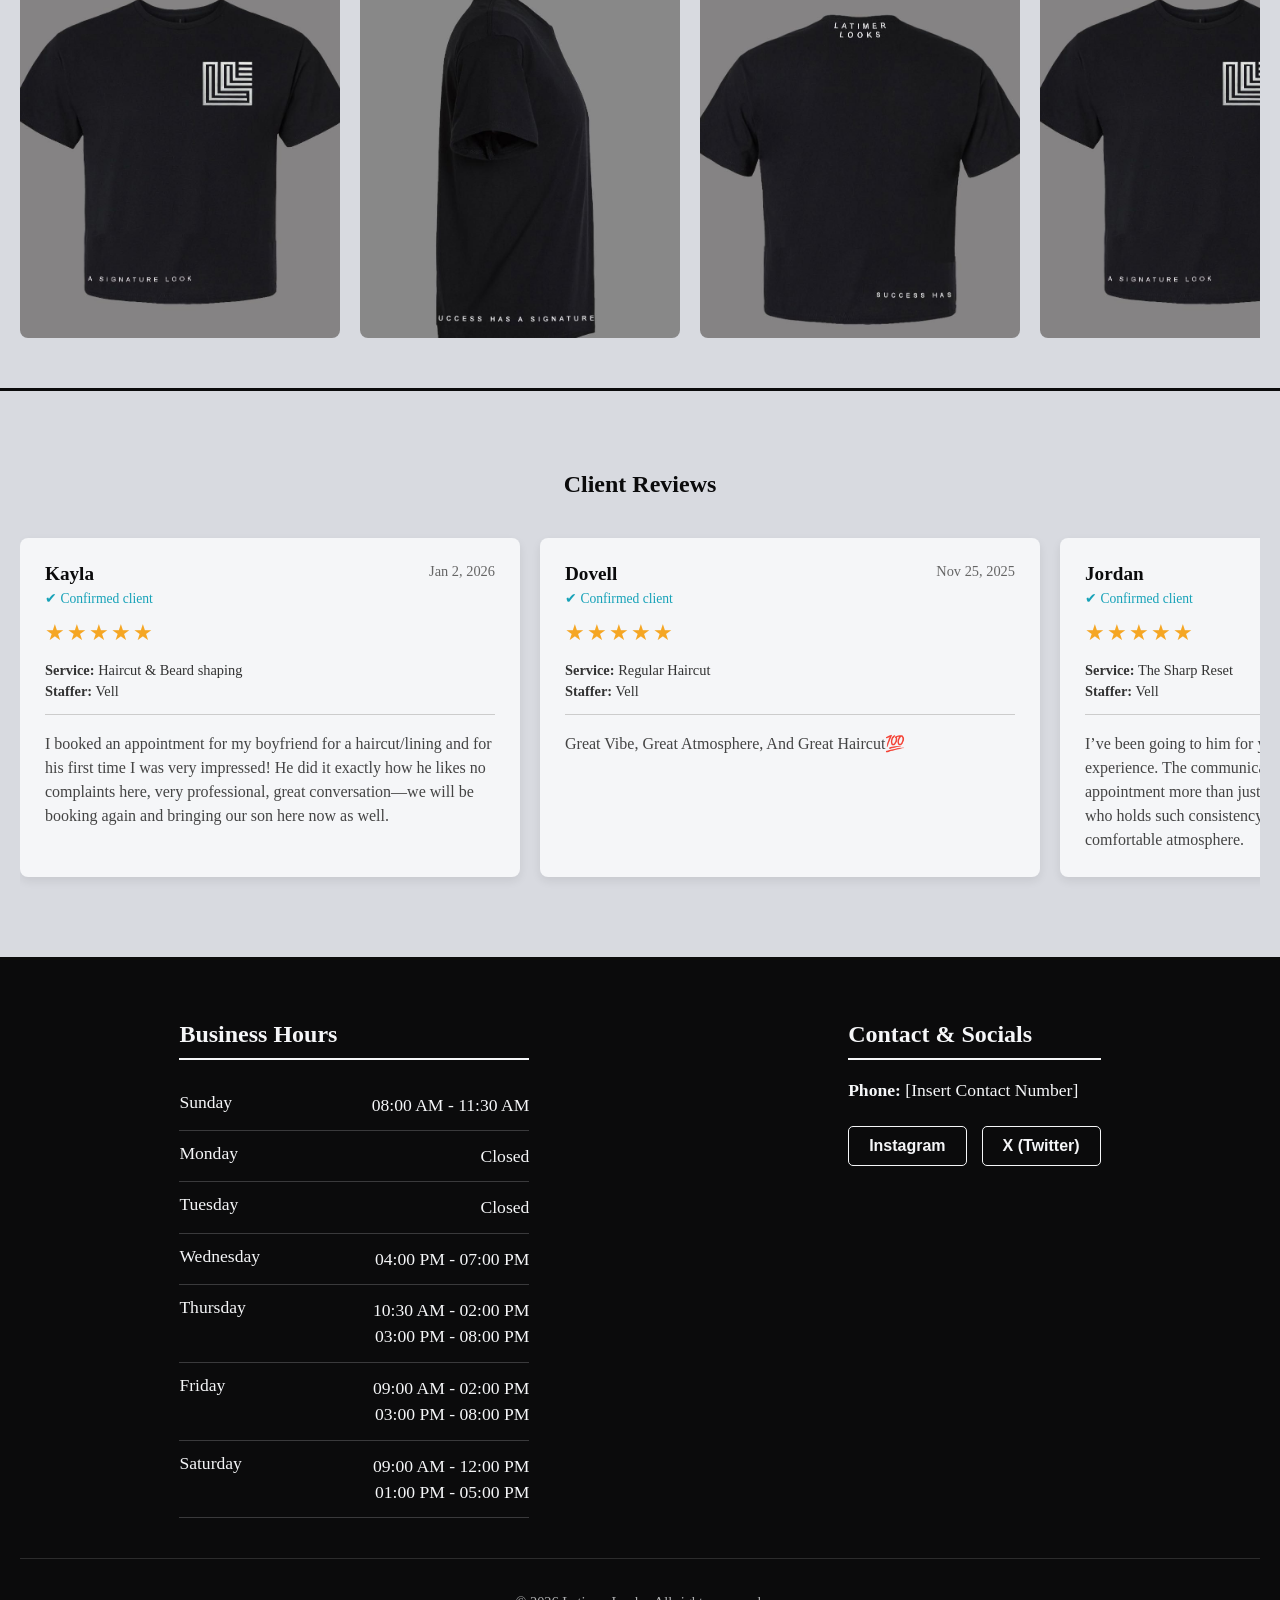
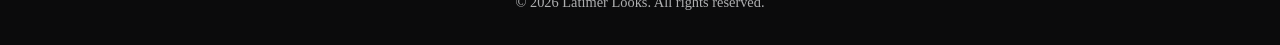
==== commit 93c6c89e: "Finished UI" ====
--- a/index.html
+++ b/index.html
@@ -2,17 +2,29 @@
 <html lang="en">
 <head>
     <meta charset="UTF-8">
-    <meta name="viewport" content="width=
-    , initial-scale=1.0">
+    <meta name="viewport" content="width=device-width, initial-scale=1.0">
     <title>Latimer Looks</title>
     <link rel="stylesheet" href="style.css">
     <link rel="icon" type="image/png" href="./images/logo.png">
 </head>
 <body>
-    <header class="hero">
-        <div class="first-header-line">
-
-        </div>
+    
+    <!-- STICKY NAVIGATION -->
+    <nav id="sticky-nav" class="sticky-nav">
+        <a href="#top" class="nav-brand">
+            <img src="./images/logo.png" alt="Latimer Logo">
+        </a>
+        <div class="nav-links">
+            <a href="#top">Booking</a>
+            <a href="#services">Services</a>
+            <a href="#hours">Hours</a>
+        </div>
+        <button class="nav-book-action">Book Appointment</button>
+    </nav>
+
+    <!-- HERO SECTION -->
+    <header class="hero" id="top">
+        <div class="first-header-line"></div>
         
         <div class="header-content">
             <div class="logo">
@@ -30,18 +42,17 @@
                 </h3>
             </div>
 
-        <button>
-            Book an appointment
-        </button>
-
-        <hr class="divider">
-        </div>
-
+            <button id="main-book-btn">
+                Book an appointment
+            </button>
+
+            <hr class="divider">
+        </div>
     </header>
     
+    <!-- MAIN CONTENT / SERVICES -->
     <section class="main-content">
-
-        <div class="popular">
+        <div class="popular" id="services">
             <h2>Popular Services</h2>
             <hr>
             <div class="service-header">
@@ -49,23 +60,19 @@
                 <button>$50</button>
                 <h4>HAIRCUT, BEARD & SHAMPOO</h4>
             </div>
-                <p>Haircut + full beard sculpting, razor detailing, and conditioning finish. Ideal for clients 
-                    who demand balance between hair and facial definition.</p>
-                <div class="carousel">
-                    <div class="carousel-track">
-                        <img src="./images/H&B1.png" alt="picture of a haircut 1">
-                        <img src="./images/H&B2.png" alt="picture of a haircut 2">
-                        <img src="./images/H&B3.png" alt="picture of a haircut 3">
-
-                                        <!-- DUPLICATE IMAGES  -->
-
-                        <img src="./images/H&B1.png" alt="picture of a haircut 1">
-                        <img src="./images/H&B2.png" alt="picture of a haircut 2">
-                        <img src="./images/H&B3.png" alt="picture of a haircut 3">
-                    </div>
-
-
-                </div>
+            <p>Haircut + full beard sculpting, razor detailing, and conditioning finish. Ideal for clients 
+                who demand balance between hair and facial definition.</p>
+            <div class="carousel">
+                <div class="carousel-track">
+                    <img src="./images/H&B1.png" alt="picture of a haircut 1">
+                    <img src="./images/H&B2.png" alt="picture of a haircut 2">
+                    <img src="./images/H&B3.png" alt="picture of a haircut 3">
+                    <img src="./images/H&B1.png" alt="picture of a haircut 1">
+                    <img src="./images/H&B2.png" alt="picture of a haircut 2">
+                    <img src="./images/H&B3.png" alt="picture of a haircut 3">
+                </div>
+            </div>
+
             <hr>
             <div class="service-header">
                 <h3>Taper & Linings</h3>
@@ -74,51 +81,35 @@
             </div>
             <p>A focused clean-up between appointments. Includes tapering the neckline, refreshing the hairline, 
                 light beard or side detailing, and hot towel to keep your look crisp without the full service.</p>
-
-                
-
-                <div class="carousel">
-                    <div class="carousel-track">
-                        <img src="./images/T&P1.png" alt="picture of a haircut 1">
-                        <img src="./images/T&P2.png" alt="picture of a haircut 2">
-                        <img src="./images/T&P3.png" alt="picture of a haircut 3">
-
-                                        <!-- DUPLICATE IMAGES  -->
-                    
-                        <img src="./images/T&P1.png" alt="picture of a haircut 1">
-                        <img src="./images/T&P2.png" alt="picture of a haircut 2">
-                        <img src="./images/T&P3.png" alt="picture of a haircut 3">
-
-                    </div>
-                </div>
+            <div class="carousel">
+                <div class="carousel-track">
+                    <img src="./images/T&P1.png" alt="picture of a haircut 1">
+                    <img src="./images/T&P2.png" alt="picture of a haircut 2">
+                    <img src="./images/T&P3.png" alt="picture of a haircut 3">
+                    <img src="./images/T&P1.png" alt="picture of a haircut 1">
+                    <img src="./images/T&P2.png" alt="picture of a haircut 2">
+                    <img src="./images/T&P3.png" alt="picture of a haircut 3">
+                </div>
+            </div>
         
-                
-        <hr>
+            <hr>
             <div class="service-header">
                 <h3>The Signature Look</h3>
                 <button>$75</button>
                 <h4> Dread, Braids & Many More </h4>
             </div>
             <p>Tailored haircut with styling and grooming product consultation.</p>
-
-                
-
-                <div class="carousel">
-                    <div class="carousel-track">
-                        <img src="./images/PC1.png" alt="picture of a haircut 1">
-                        <img src="./images/PC2.png" alt="picture of a haircut 2">
-                        <img src="./images/PC3.png" alt="picture of a haircut 3">
-                    
-                                        <!-- DUPLICATE IMAGES  -->
-
-
-                        <img src="./images/PC1.png" alt="picture of a haircut 1">
-                        <img src="./images/PC2.png" alt="picture of a haircut 2">
-                        <img src="./images/PC3.png" alt="picture of a haircut 3">
-                    </div>
-                </div>
-        </div>
-
+            <div class="carousel">
+                <div class="carousel-track">
+                    <img src="./images/PC1.png" alt="picture of a haircut 1">
+                    <img src="./images/PC2.png" alt="picture of a haircut 2">
+                    <img src="./images/PC3.png" alt="picture of a haircut 3">
+                    <img src="./images/PC1.png" alt="picture of a haircut 1">
+                    <img src="./images/PC2.png" alt="picture of a haircut 2">
+                    <img src="./images/PC3.png" alt="picture of a haircut 3">
+                </div>
+            </div>
+        </div>
 
         <div class="other-services">
             <hr class="divider">
@@ -127,23 +118,18 @@
             <div class="service-header">
                 <h3>Senior's Cut</h3>
                 <button>$30</button>
-                <!-- <h4> Dread, Braids & Many More </h4> -->
-            </div>
-            <!-- <p>Tailored haircut with styling and grooming product consultation.</p> -->
-
-            <div class="carousel">
-                <div class="carousel-track">
-                    <img src="./images/PC1.png" alt="picture of a haircut 1">
-                    <img src="./images/PC2.png" alt="picture of a haircut 2">
-                    <img src="./images/PC3.png" alt="picture of a haircut 3">
-                
-                                    <!-- DUPLICATE IMAGES  -->
-
-                    <img src="./images/PC1.png" alt="picture of a haircut 1">
-                    <img src="./images/PC2.png" alt="picture of a haircut 2">
-                    <img src="./images/PC3.png" alt="picture of a haircut 3">
-                </div>
-            </div>
+            </div>
+            <div class="carousel">
+                <div class="carousel-track">
+                    <img src="./images/PC1.png" alt="picture of a haircut 1">
+                    <img src="./images/PC2.png" alt="picture of a haircut 2">
+                    <img src="./images/PC3.png" alt="picture of a haircut 3">
+                    <img src="./images/PC1.png" alt="picture of a haircut 1">
+                    <img src="./images/PC2.png" alt="picture of a haircut 2">
+                    <img src="./images/PC3.png" alt="picture of a haircut 3">
+                </div>
+            </div>
+
             <hr>
             <div class="service-header">
                 <h3>The Young Modern 8-17</h3>
@@ -151,67 +137,54 @@
                 <h4> Young Man's Haircut & Shampoo </h4>
             </div>
             <p>A refined, age-appropriate cut for young men ages 8–17</p>
-
-                <div class="carousel">
-                    <div class="carousel-track">
-                        <img src="./images/PC1.png" alt="picture of a haircut 1">
-                        <img src="./images/PC2.png" alt="picture of a haircut 2">
-                        <img src="./images/PC3.png" alt="picture of a haircut 3">
-                    
-                                        <!-- DUPLICATE IMAGES  -->
-
-                        <img src="./images/PC1.png" alt="picture of a haircut 1">
-                        <img src="./images/PC2.png" alt="picture of a haircut 2">
-                        <img src="./images/PC3.png" alt="picture of a haircut 3">
-                    </div>
-                </div>
+            <div class="carousel">
+                <div class="carousel-track">
+                    <img src="./images/PC1.png" alt="picture of a haircut 1">
+                    <img src="./images/PC2.png" alt="picture of a haircut 2">
+                    <img src="./images/PC3.png" alt="picture of a haircut 3">
+                    <img src="./images/PC1.png" alt="picture of a haircut 1">
+                    <img src="./images/PC2.png" alt="picture of a haircut 2">
+                    <img src="./images/PC3.png" alt="picture of a haircut 3">
+                </div>
+            </div>
                 
-                <hr>
-                <div class="service-header">
-                    <h3>The Mini Defined</h3>
-                    <button>$45</button>
-                    <h4> Kids Haircut, Shampoo & Enhancement </h4>
-                </div>
-                <p>Includes a tailored haircut plus taper and edge detailing to keep young clients 
-                    looking sharp for special occasions or school photos.</p>
-
-                <div class="carousel">
-                    <div class="carousel-track">
-                        <img src="./images/PC1.png" alt="picture of a haircut 1">
-                        <img src="./images/PC2.png" alt="picture of a haircut 2">
-                        <img src="./images/PC3.png" alt="picture of a haircut 3">
-                    
-                                        <!-- DUPLICATE IMAGES  -->
-
-                        <img src="./images/PC1.png" alt="picture of a haircut 1">
-                        <img src="./images/PC2.png" alt="picture of a haircut 2">
-                        <img src="./images/PC3.png" alt="picture of a haircut 3">
-                    </div>
-                </div>
+            <hr>
+            <div class="service-header">
+                <h3>The Mini Defined</h3>
+                <button>$45</button>
+                <h4> Kids Haircut, Shampoo & Enhancement </h4>
+            </div>
+            <p>Includes a tailored haircut plus taper and edge detailing to keep young clients 
+                looking sharp for special occasions or school photos.</p>
+            <div class="carousel">
+                <div class="carousel-track">
+                    <img src="./images/PC1.png" alt="picture of a haircut 1">
+                    <img src="./images/PC2.png" alt="picture of a haircut 2">
+                    <img src="./images/PC3.png" alt="picture of a haircut 3">
+                    <img src="./images/PC1.png" alt="picture of a haircut 1">
+                    <img src="./images/PC2.png" alt="picture of a haircut 2">
+                    <img src="./images/PC3.png" alt="picture of a haircut 3">
+                </div>
+            </div>
                 
-                <hr>
-                <div class="service-header">
-                    <h3>Beard Grooming</h3>
-                    <button>$30</button>
-                    <h4> Beard Grooming Hot Towel </h4>
-                </div>
-                <p>Edging, trimming, or fading of beard/goatee. 
-                    Includes beard work with organic beard oil & hot towel</p>
-
-                <div class="carousel">
-                    <div class="carousel-track">
-                        <img src="./images/PC1.png" alt="picture of a haircut 1">
-                        <img src="./images/PC2.png" alt="picture of a haircut 2">
-                        <img src="./images/PC3.png" alt="picture of a haircut 3">
-                    
-                                        <!-- DUPLICATE IMAGES  -->
-
-                        <img src="./images/PC1.png" alt="picture of a haircut 1">
-                        <img src="./images/PC2.png" alt="picture of a haircut 2">
-                        <img src="./images/PC3.png" alt="picture of a haircut 3">
-                    </div>
-                </div>
-
+            <hr>
+            <div class="service-header">
+                <h3>Beard Grooming</h3>
+                <button>$30</button>
+                <h4> Beard Grooming Hot Towel </h4>
+            </div>
+            <p>Edging, trimming, or fading of beard/goatee. 
+                Includes beard work with organic beard oil & hot towel</p>
+            <div class="carousel">
+                <div class="carousel-track">
+                    <img src="./images/PC1.png" alt="picture of a haircut 1">
+                    <img src="./images/PC2.png" alt="picture of a haircut 2">
+                    <img src="./images/PC3.png" alt="picture of a haircut 3">
+                    <img src="./images/PC1.png" alt="picture of a haircut 1">
+                    <img src="./images/PC2.png" alt="picture of a haircut 2">
+                    <img src="./images/PC3.png" alt="picture of a haircut 3">
+                </div>
+            </div>
         </div>
 
         <div class="special-servies">
@@ -220,60 +193,228 @@
                 <h2>Special Services</h2>
             </div>
             <hr>
-
             <div class="after-hours">
                 <h3>Off-day/after-hours haircuts</h3>
                 <button>$75</button>
             </div>
-            <div >
+            <div>
                 <div class="after-hours-text">
                     <p>This service can be booked for anyday of the week through phone call or text. </p>
-                    <!-- <span>Monday - Sunday</span> -->
-                </div>
-
-            </div>
-
-            <hr>
-            
-                <div class="service-header">
-                    <h3>Latimer Looks Classic Tee</h3>
-                    <button>$30</button>
-                    <h4> T-Shirt </h4>
-                </div>
-                <p>The Latimer Looks Signature Tee is cut from premium cotton for a smooth, structured fit that moves with intention. 
-                    Featuring the Latimer Looks mark on the chest and a subtle nod to craftsmanship along the hem, 
-                    it’s made for those who believe personal style is the first step in self-mastery.</p>
-
-                <p>Whether paired with denim or layered beneath a tailored jacket, this tee speaks without saying a word. Clean lines. Confident energy. 
-                Designed for the modern gentleman who knows the power of presentation.</p>
-
-                <div class="carousel">
-                    <div class="carousel-track">
-                        <img src="./images/TS1.png" alt="picture of a haircut 1">
-                        <img src="./images/TS2.png" alt="picture of a haircut 2">
-                        <img src="./images/TS3.png" alt="picture of a haircut 3">
-                    
-                                        <!-- DUPLICATE IMAGES  -->
-
-                        <img src="./images/TS1.png" alt="picture of a haircut 1">
-                        <img src="./images/TS2.png" alt="picture of a haircut 2">
-                        <img src="./images/TS3.png" alt="picture of a T-Shirt">
-                    </div>
-                </div>
-
-        </div>
-
-
+                </div>
+            </div>
+
+            <hr>
+            <div class="service-header">
+                <h3>Latimer Looks Classic Tee</h3>
+                <button>$30</button>
+                <h4> T-Shirt </h4>
+            </div>
+            <p>The Latimer Looks Signature Tee is cut from premium cotton for a smooth, structured fit that moves with intention. 
+                Featuring the Latimer Looks mark on the chest and a subtle nod to craftsmanship along the hem, 
+                it’s made for those who believe personal style is the first step in self-mastery.</p>
+            <p>Whether paired with denim or layered beneath a tailored jacket, this tee speaks without saying a word. Clean lines. Confident energy. 
+            Designed for the modern gentleman who knows the power of presentation.</p>
+            <div class="carousel">
+                <div class="carousel-track">
+                    <img src="./images/TS1.png" alt="picture of a haircut 1">
+                    <img src="./images/TS2.png" alt="picture of a haircut 2">
+                    <img src="./images/TS3.png" alt="picture of a haircut 3">
+                    <img src="./images/TS1.png" alt="picture of a haircut 1">
+                    <img src="./images/TS2.png" alt="picture of a haircut 2">
+                    <img src="./images/TS3.png" alt="picture of a T-Shirt">
+                </div>
+            </div>
+        </div>
     </section>
     
     <hr class="divider">
 
-
-
-
-
-
-
+    <!-- REVIEWS SECTION -->
+    <section class="testimonials" >
+        <h2 style="text-align: center;">Client Reviews</h2>
+        
+        <div class="testimonial-carousel">
+            <div class="testimonial-track">
+                
+                <div class="review-card">
+                    <div class="review-header">
+                        <div class="reviewer-info">
+                            <h4>Kayla</h4>
+                            <span class="verified">✔ Confirmed client</span>
+                        </div>
+                        <span class="review-date">Jan 2, 2026</span>
+                    </div>
+                    <div class="stars">★★★★★</div>
+                    <div class="review-meta">
+                        <p><strong>Service:</strong> Haircut & Beard shaping</p>
+                        <p><strong>Staffer:</strong> Vell</p>
+                    </div>
+                    <p class="review-text">I booked an appointment for my boyfriend for a haircut/lining and for his first time I was very impressed! He did it exactly how he likes no complaints here, very professional, great conversation—we will be booking again and bringing our son here now as well.</p>
+                </div>
+
+                <div class="review-card">
+                    <div class="review-header">
+                        <div class="reviewer-info">
+                            <h4>Dovell</h4>
+                            <span class="verified">✔ Confirmed client</span>
+                        </div>
+                        <span class="review-date">Nov 25, 2025</span>
+                    </div>
+                    <div class="stars">★★★★★</div>
+                    <div class="review-meta">
+                        <p><strong>Service:</strong> Regular Haircut</p>
+                        <p><strong>Staffer:</strong> Vell</p>
+                    </div>
+                    <p class="review-text">Great Vibe, Great Atmosphere, And Great Haircut💯</p>
+                </div>
+
+                <div class="review-card">
+                    <div class="review-header">
+                        <div class="reviewer-info">
+                            <h4>Jordan</h4>
+                            <span class="verified">✔ Confirmed client</span>
+                        </div>
+                        <span class="review-date">Nov 12, 2025</span>
+                    </div>
+                    <div class="stars">★★★★★</div>
+                    <div class="review-meta">
+                        <p><strong>Service:</strong> The Sharp Reset</p>
+                        <p><strong>Staffer:</strong> Vell</p>
+                    </div>
+                    <p class="review-text">I’ve been going to him for years now, and every visit is always a great experience. The communication and conversation make each appointment more than just a haircut. It’s very rare to find someone who holds such consistency and creates such a positive and comfortable atmosphere.</p>
+                </div>
+
+                <div class="review-card">
+                    <div class="review-header">
+                        <div class="reviewer-info">
+                            <h4>Jeff</h4>
+                            <span class="verified">✔ Confirmed client</span>
+                        </div>
+                        <span class="review-date">Oct 10, 2024</span>
+                    </div>
+                    <div class="stars">★★★★★</div>
+                    <div class="review-meta">
+                        <p><strong>Service:</strong> Hair cut and Beard Grooming</p>
+                        <p><strong>Staffer:</strong> Vell</p>
+                    </div>
+                    <p class="review-text">A 5-star service. I've been twice now and would def recommend. Great service and great people skills, use of natural products, very knowledgeable and super consistent.</p>
+                </div>
+
+                <!-- DUPLICATE REVIEWS FOR INFINITE SCROLL LOOP -->
+                <div class="review-card">
+                    <div class="review-header">
+                        <div class="reviewer-info">
+                            <h4>Kayla</h4>
+                            <span class="verified">✔ Confirmed client</span>
+                        </div>
+                        <span class="review-date">Jan 2, 2026</span>
+                    </div>
+                    <div class="stars">★★★★★</div>
+                    <div class="review-meta">
+                        <p><strong>Service:</strong> Haircut & Beard shaping</p>
+                        <p><strong>Staffer:</strong> Vell</p>
+                    </div>
+                    <p class="review-text">I booked an appointment for my boyfriend for a haircut/lining and for his first time I was very impressed! He did it exactly how he likes no complaints here, very professional, great conversation—we will be booking again and bringing our son here now as well.</p>
+                </div>
+
+                <div class="review-card">
+                    <div class="review-header">
+                        <div class="reviewer-info">
+                            <h4>Dovell</h4>
+                            <span class="verified">✔ Confirmed client</span>
+                        </div>
+                        <span class="review-date">Nov 25, 2025</span>
+                    </div>
+                    <div class="stars">★★★★★</div>
+                    <div class="review-meta">
+                        <p><strong>Service:</strong> Regular Haircut</p>
+                        <p><strong>Staffer:</strong> Vell</p>
+                    </div>
+                    <p class="review-text">Great Vibe, Great Atmosphere, And Great Haircut💯</p>
+                </div>
+
+                <div class="review-card">
+                    <div class="review-header">
+                        <div class="reviewer-info">
+                            <h4>Jordan</h4>
+                            <span class="verified">✔ Confirmed client</span>
+                        </div>
+                        <span class="review-date">Nov 12, 2025</span>
+                    </div>
+                    <div class="stars">★★★★★</div>
+                    <div class="review-meta">
+                        <p><strong>Service:</strong> The Sharp Reset</p>
+                        <p><strong>Staffer:</strong> Vell</p>
+                    </div>
+                    <p class="review-text">I’ve been going to him for years now, and every visit is always a great experience. The communication and conversation make each appointment more than just a haircut. It’s very rare to find someone who holds such consistency and creates such a positive and comfortable atmosphere.</p>
+                </div>
+
+                <div class="review-card">
+                    <div class="review-header">
+                        <div class="reviewer-info">
+                            <h4>Jeff</h4>
+                            <span class="verified">✔ Confirmed client</span>
+                        </div>
+                        <span class="review-date">Oct 10, 2024</span>
+                    </div>
+                    <div class="stars">★★★★★</div>
+                    <div class="review-meta">
+                        <p><strong>Service:</strong> Hair cut and Beard Grooming</p>
+                        <p><strong>Staffer:</strong> Vell</p>
+                    </div>
+                    <p class="review-text">A 5-star service. I've been twice now and would def recommend. Great service and great people skills, use of natural products, very knowledgeable and super consistent.</p>
+                </div>
+
+            </div>
+        </div>
+    </section>
+    
+    <!-- FOOTER SECTION -->
+    <footer id="hours">
+        <div class="footer-container">
+            <div class="business-hours">
+                <h3>Business Hours</h3>
+                <ul>
+                    <li><span>Sunday</span> <span>08:00 AM - 11:30 AM</span></li>
+                    <li><span>Monday</span> <span>Closed</span></li>
+                    <li><span>Tuesday</span> <span>Closed</span></li>
+                    <li><span>Wednesday</span> <span>04:00 PM - 07:00 PM</span></li>
+                    <li><span>Thursday</span> <span>10:30 AM - 02:00 PM<br>03:00 PM - 08:00 PM</span></li>
+                    <li><span>Friday</span> <span>09:00 AM - 02:00 PM<br>03:00 PM - 08:00 PM</span></li>
+                    <li><span>Saturday</span> <span>09:00 AM - 12:00 PM<br>01:00 PM - 05:00 PM</span></li>
+                </ul>
+            </div>
+            
+            <div class="footer-contact">
+                <h3>Contact & Socials</h3>
+                <p><strong>Phone:</strong> [Insert Contact Number]</p>
+                <div class="social-links">
+                    <a href="https://www.instagram.com/latimer_grovell/">Instagram</a>
+                    <a href="[Insert X Link]" target="_blank">X (Twitter)</a>
+                </div>
+            </div>
+        </div>
+        
+        <div class="footer-bottom">
+            <p>&copy; 2026 Latimer Looks. All rights reserved.</p>
+        </div>
+    </footer>
+
+    <!-- STICKY NAV SCRIPT -->
+    <script>
+        document.addEventListener("DOMContentLoaded", () => {
+            const stickyNav = document.getElementById("sticky-nav");
+            const heroButton = document.getElementById("main-book-btn");
+
+            window.addEventListener("scroll", () => {
+                const buttonRect = heroButton.getBoundingClientRect();
+                if (buttonRect.bottom < 0) {
+                    stickyNav.classList.add("scrolled");
+                } else {
+                    stickyNav.classList.remove("scrolled");
+                }
+            });
+        });
+    </script>
 </body>
-
 </html>
--- a/style.css
+++ b/style.css
@@ -1,124 +1,391 @@
+/* --- GLOBAL STYLES --- */
+
+html {
+    scroll-behavior: smooth;
+}
+
 body{
     background-color:#D8DAE0;
     color:  #0B0B0C;  
-    font-family: Serif, "Geometric Sans-Serif" ;
-}
-
-.hero{
-    padding: 20px;
-}
-
-.header-content {
-text-align: center;
-}
-
-.logo img {
-    width: 180px;
-    padding:20px;
-}
-
-.service-header {
-    display: flex;
-    align-items: baseline;
-    gap: 20px;
-}
+    font-family: Serif, "Geometric Sans-Serif", sans-serif;
+    margin: 0;
+    padding: 0;
+}
+
+/* --- BUTTON STYLES (REFINED & PROFESSIONAL) --- */
 
 button {
     background-color: #0B0B0C;
     color: #F5F6F8;
-    transition: background-color 0.4s ease, color 0.4 ease , box-shadow 0.4 ease;
+    border: 1px solid #0B0B0C;
+    transition: all 0.3s ease;
     cursor: pointer;
-}
-
-.hero button{
-    padding: 20px 30px;
-    border-radius: 10px;
-
-}
-button:hover{
+    font-family: "Geometric Sans-Serif", sans-serif;
+    text-transform: uppercase;
+    font-size: 0.9rem;
+    font-weight: 600;
+    letter-spacing: 1px;
+    border-radius: 4px;
+}
+
+.hero button {
+    padding: 18px 35px;
+    margin-top: 20px;
+}
+
+.main-content button {
+    padding: 12px 22px;
+    display: flex;
+    align-items: center;
+    margin: 0 auto;
+}
+
+button:hover {
     background-color: #F5F6F8;
     color: #0B0B0C;
-    transform: translate(-6px, 6px);
-    box-shadow: 0 10px 20px rgba(11, 11, 12, 0.15);
-}
-
-hr.divider {
+    transform: translateY(-3px);
+    box-shadow: 0 8px 15px rgba(11, 11, 12, 0.2);
+}
+
+.after-hours button {
+    margin-left: auto;
+    margin-right: 0 !important;
+}
+
+/* --- STICKY NAVIGATION --- */
+
+.hero {
+    padding: 90px 20px 20px; /* Top padding pushed down to account for nav */
+}
+
+.sticky-nav {
+    position: fixed;
+    top: 0;
+    left: 0;
+    width: 100%;
+    padding: 20px 40px;
+    display: flex;
+    justify-content: center; 
+    align-items: center;
+    z-index: 1000;
+    background-color: #D8DAE0; 
+    transition: all 0.4s ease;
+    box-sizing: border-box;
+}
+
+.sticky-nav .nav-brand {
+    position: absolute;
+    left: 10px;
+    opacity: 0;
+    visibility: hidden;
+    transition: all 0.4s ease;
+}
+
+.sticky-nav .nav-brand img {
+    width: 45px;
+    height: auto;
+    display: block;
+}
+
+.sticky-nav .nav-links {
+    display: flex;
+    gap: 35px;
+}
+
+.sticky-nav .nav-links a {
+    text-decoration: none;
+    color: #0B0B0C;
+    font-weight: bold;
+    font-size: 1.1rem;
+    transition: color 0.3s ease;
+}
+
+.sticky-nav .nav-links a:hover {
+    color: #777;
+}
+
+.sticky-nav .nav-book-action {
+    position: absolute;
+    right: 10px;
+    opacity: 0;
+    visibility: hidden;
+    padding: 10px 20px;
+    font-size: 0.85rem;
+    border-radius: 4px;
+    margin: 0;
+    transition: opacity 0.4s ease, right 0.4s ease, visibility 0.4s ease, background-color 0.3s ease, color 0.3s ease, transform 0.3s ease;
+}
+
+/* Scrolled State for Sticky Nav */
+.sticky-nav.scrolled {
+    background-color: #0B0B0C;
+    padding: 15px 40px;
+    box-shadow: 0 4px 15px rgba(0, 0, 0, 0.2);
+}
+
+.sticky-nav.scrolled .nav-links a {
+    color: #F5F6F8;
+}
+
+.sticky-nav.scrolled .nav-links a:hover {
+    color: #D8DAE0;
+    opacity: 0.7;
+}
+
+.sticky-nav.scrolled .nav-brand {
+    opacity: 1;
+    visibility: visible;
+    left: 40px; 
+}
+
+.sticky-nav.scrolled .nav-book-action {
+    opacity: 1;
+    visibility: visible;
+    right: 40px;
+    background-color: #F5F6F8;
+    color: #0B0B0C;
+    border: 1px solid #F5F6F8;
+}
+
+.sticky-nav.scrolled .nav-book-action:hover {
+    background-color: #D8DAE0;
+    transform: translateY(-2px);
+    box-shadow: 0 4px 10px rgba(245, 246, 248, 0.3);
+}
+
+/* --- HERO & CONTENT LAYOUT --- */
+
+.header-content {
+    text-align: center;
+}
+
+.logo img {
+    width: 180px;
+    padding: 20px;
+}
+
+hr.divider, .service-divider {
     border: none;
     height: 3px;
     background-color: #0B0B0C;
     margin: 40px 0px;
 }
 
-.main-content{
-    padding-left: 20px
-}
-
-.main-content img{
-    width:40% ;
-}
+.main-content {
+    padding-left: 20px;
+    padding-right: 20px;
+}
+
+.main-content img {
+    width: 40%;
+}
+
+.service-header {
+    display: flex;
+    align-items: baseline;
+    gap: 20px;
+}
+
+.after-hours {
+    display: flex;
+    align-items: center;
+    justify-content: space-between;
+    width: 100%;
+}
+
+/* --- IMAGE CAROUSEL STYLES --- */
 
 .carousel {
     width: 100%;
-    overflow: hidden; /* Hides images as they slide off-screen */
+    overflow: hidden; 
     padding: 10px 0;
 }
 
 .carousel-track {
     display: flex;
-    width: max-content; /* Allows track to expand as wide as all images combined */
-    
-    /* 15s controls speed (higher = slower continuous movement) */
-    /* linear ensures constant speed without pausing or jerking */
+    width: max-content; 
     animation: marquee 15s linear infinite; 
 }
 
-/* Pause motion when hovering so users can look closely */
 .carousel:hover .carousel-track {
     animation-play-state: paused;
 }
 
 .carousel-track img {
-    width: 320px;            /* Fixed width for consistent scrolling speed */
+    width: 320px;            
     height: 350px;
     object-fit: cover;
     border-radius: 8px;
-    margin-right: 20px;       /* Spacing between images */
+    margin-right: 20px;       
     flex-shrink: 0;
 }
 
-/* Infinite continuous scroll keyframe */
 @keyframes marquee {
-    0% {
-        transform: translateX(0);
-    }
-    100% {
-        transform: translateX(-50%); /* Moves exactly half the track length before resetting */
-    }
-}
-
-
-.main-content button{
-    padding: 15px 25px;
+    0% { transform: translateX(0); }
+    100% { transform: translateX(-50%); }
+}
+
+/* --- TESTIMONIAL CAROUSEL STYLES --- */
+
+.testimonials {
+    padding: 20px;
+    overflow: hidden;
+}
+
+.testimonial-carousel {
+    width: 100%;
+    overflow: hidden;
+    padding: 20px 0;
+}
+
+.testimonial-track {
+    display: flex;
+    width: max-content; 
+    animation: marquee 25s linear infinite; 
+}
+
+.testimonial-carousel:hover .testimonial-track {
+    animation-play-state: paused;
+}
+
+.review-card {
+    background-color: #F5F6F8;
+    width: 450px; 
+    padding: 25px;
+    border-radius: 8px;
+    margin-right: 20px;
+    box-shadow: 0 4px 10px rgba(11, 11, 12, 0.08);
+    flex-shrink: 0;
+    display: flex;
+    flex-direction: column;
+    gap: 12px;
+}
+
+.review-header {
+    display: flex;
+    justify-content: space-between;
+    align-items: flex-start;
+}
+
+.reviewer-info h4 {
+    margin: 0 0 5px 0;
+    font-size: 1.2rem;
+    color: #0B0B0C;
+}
+
+.verified {
+    font-size: 0.85rem;
+    color: #17a2b8; 
+    display: block;
+}
+
+.review-date {
+    font-size: 0.9rem;
+    color: #666;
+}
+
+.stars {
+    color: #f5a623; 
+    letter-spacing: 2px;
+    font-size: 1.4rem;
+}
+
+.review-meta {
+    font-size: 0.9rem;
+    color: #333;
+    border-bottom: 1px solid #ccc;
+    padding-bottom: 10px;
+    margin-bottom: 5px;
+}
+
+.review-meta p {
+    margin: 4px 0;
+}
+
+.review-text {
+    font-size: 1rem;
+    line-height: 1.5;
+    color: #444;
+    margin: 0;
+}
+
+/* --- FOOTER STYLES --- */
+
+footer {
+    background-color: #0B0B0C;
+    color: #F5F6F8;
+    padding: 40px 20px 20px;
+    margin-top: 40px;
+}
+
+.footer-container {
+    display: flex;
+    justify-content: space-around;
+    flex-wrap: wrap;
+    gap: 40px;
+    max-width: 1200px;
+    margin: 0 auto;
+}
+
+.business-hours h3, .footer-contact h3 {
+    border-bottom: 2px solid #F5F6F8;
+    padding-bottom: 10px;
+    margin-bottom: 20px;
+    font-size: 1.5rem;
+}
+
+.business-hours ul {
+    list-style: none;
+    padding: 0;
+    margin: 0;
+    width: 350px;
+}
+
+.business-hours li {
+    display: flex;
+    justify-content: space-between;
+    align-items: flex-start;
+    padding: 12px 0;
+    border-bottom: 1px solid rgba(245, 246, 248, 0.2);
+    font-size: 1.1rem;
+}
+
+.business-hours li span:last-child {
+    text-align: right;
+    line-height: 1.5;
+}
+
+.footer-contact p {
+    font-size: 1.1rem;
+    margin-bottom: 25px;
+}
+
+.social-links {
+    display: flex;
+    gap: 15px;
+}
+
+.social-links a {
+    color: #F5F6F8;
+    text-decoration: none;
+    padding: 10px 20px;
+    border: 1px solid #F5F6F8;
     border-radius: 5px;
-    display: flex;
-    align-items: center;
-    margin: 0 auto;
-}
-.service-divider{
-    margin: 40px 0px;
-    background-color: #0B0B0C;
-    border: none;
-    height: 3px
-}
-
-.after-hours{
-    display: flex;
-    align-items: center;
-    justify-content: space-between;
-    width: 100%;
-}
-
-.after-hours button {
-    margin-left: auto;
-    margin-right: 0;!impo
+    transition: background-color 0.4s ease, color 0.4s ease;
+    font-family: "Geometric Sans-Serif", sans-serif;
+    font-weight: 600;
+}
+
+.social-links a:hover {
+    background-color: #F5F6F8;
+    color: #0B0B0C;
+}
+
+.footer-bottom {
+    text-align: center;
+    margin-top: 40px;
+    padding-top: 20px;
+    border-top: 1px solid rgba(245, 246, 248, 0.2);
+    font-size: 0.9rem;
+    opacity: 0.7;
 }
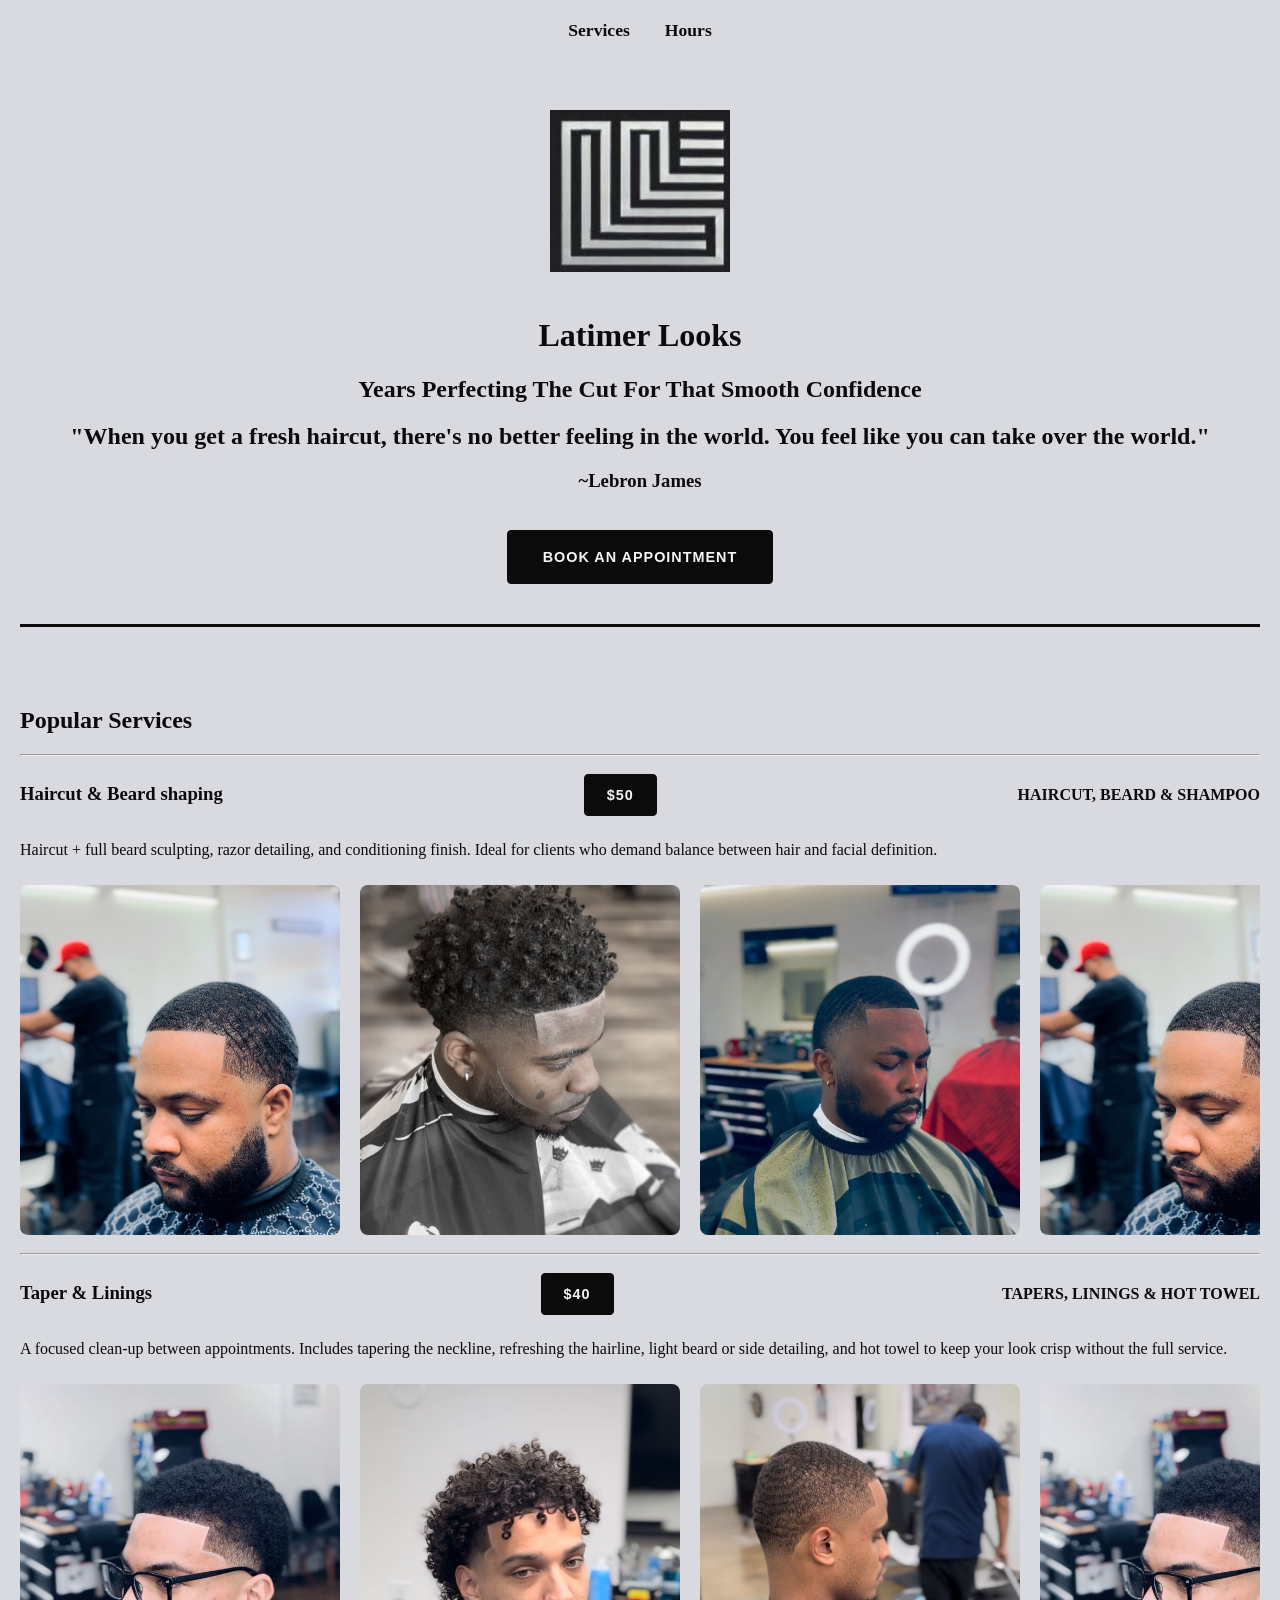
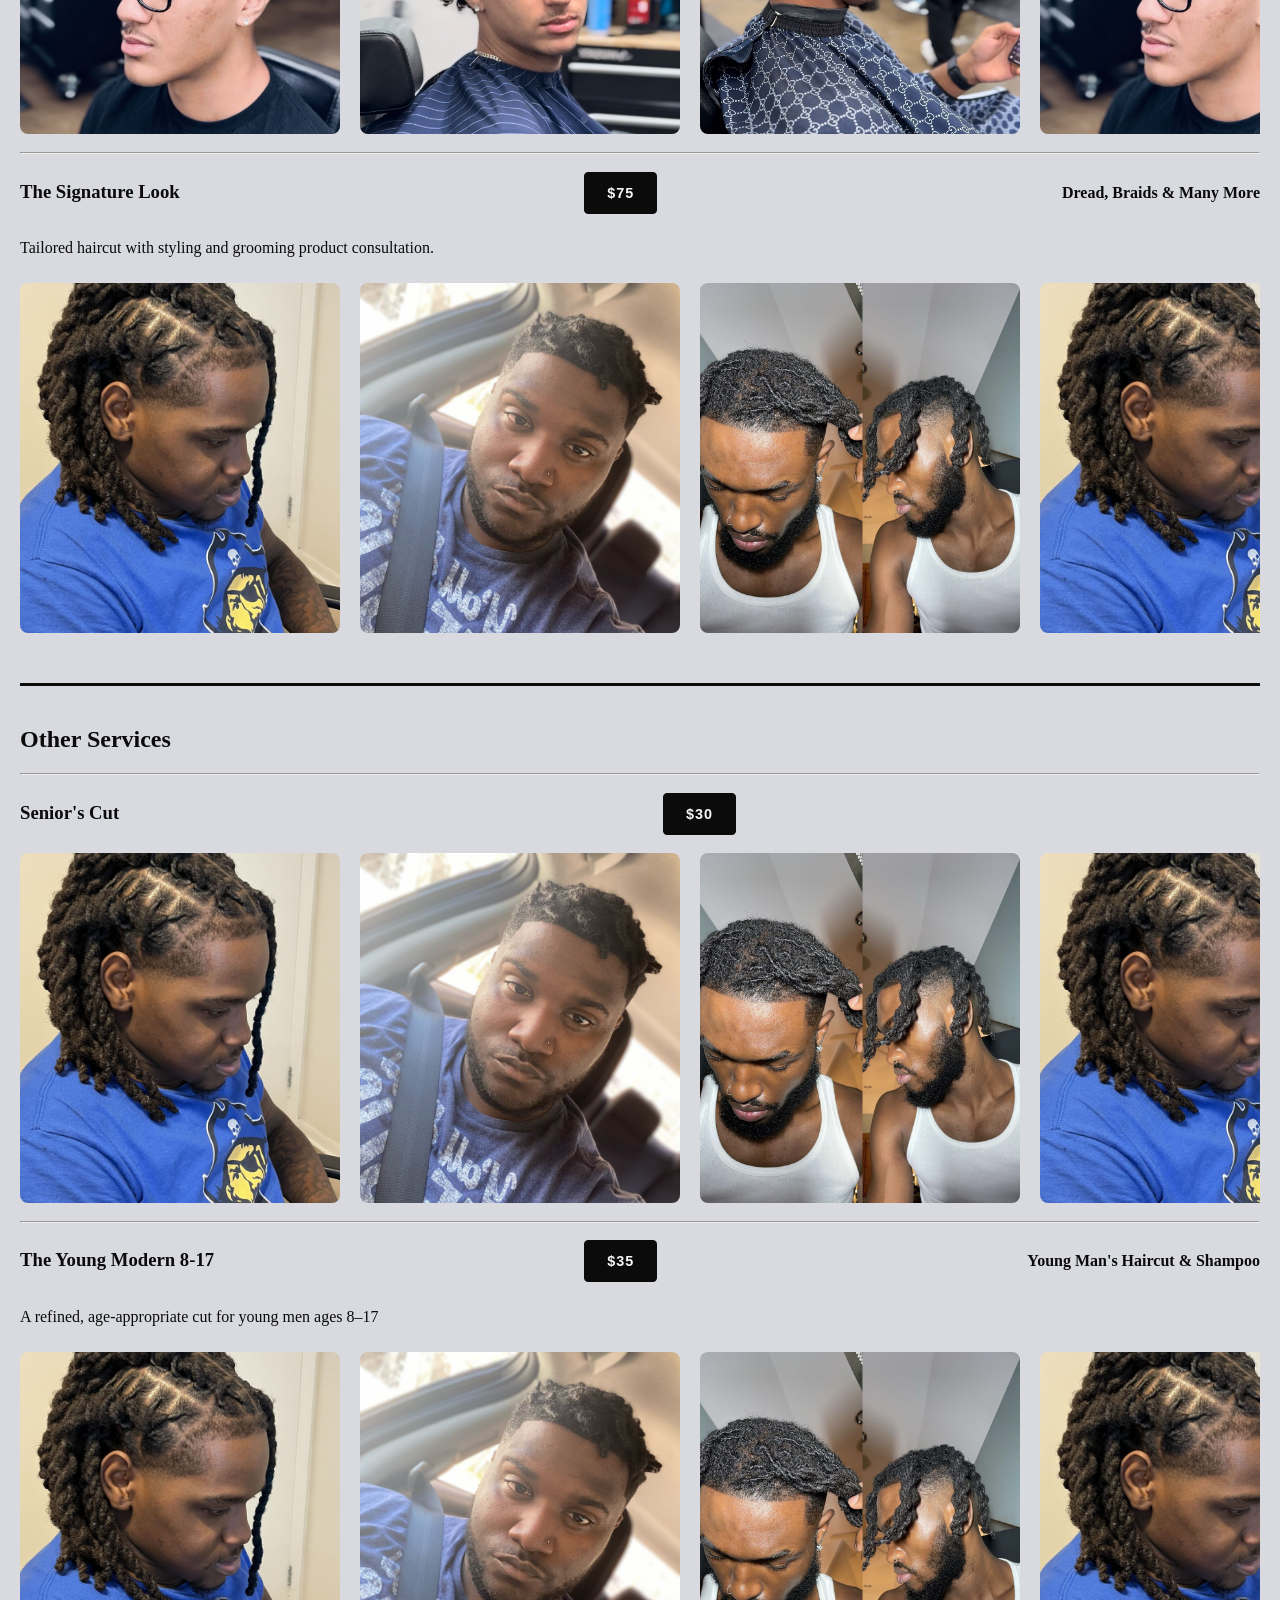
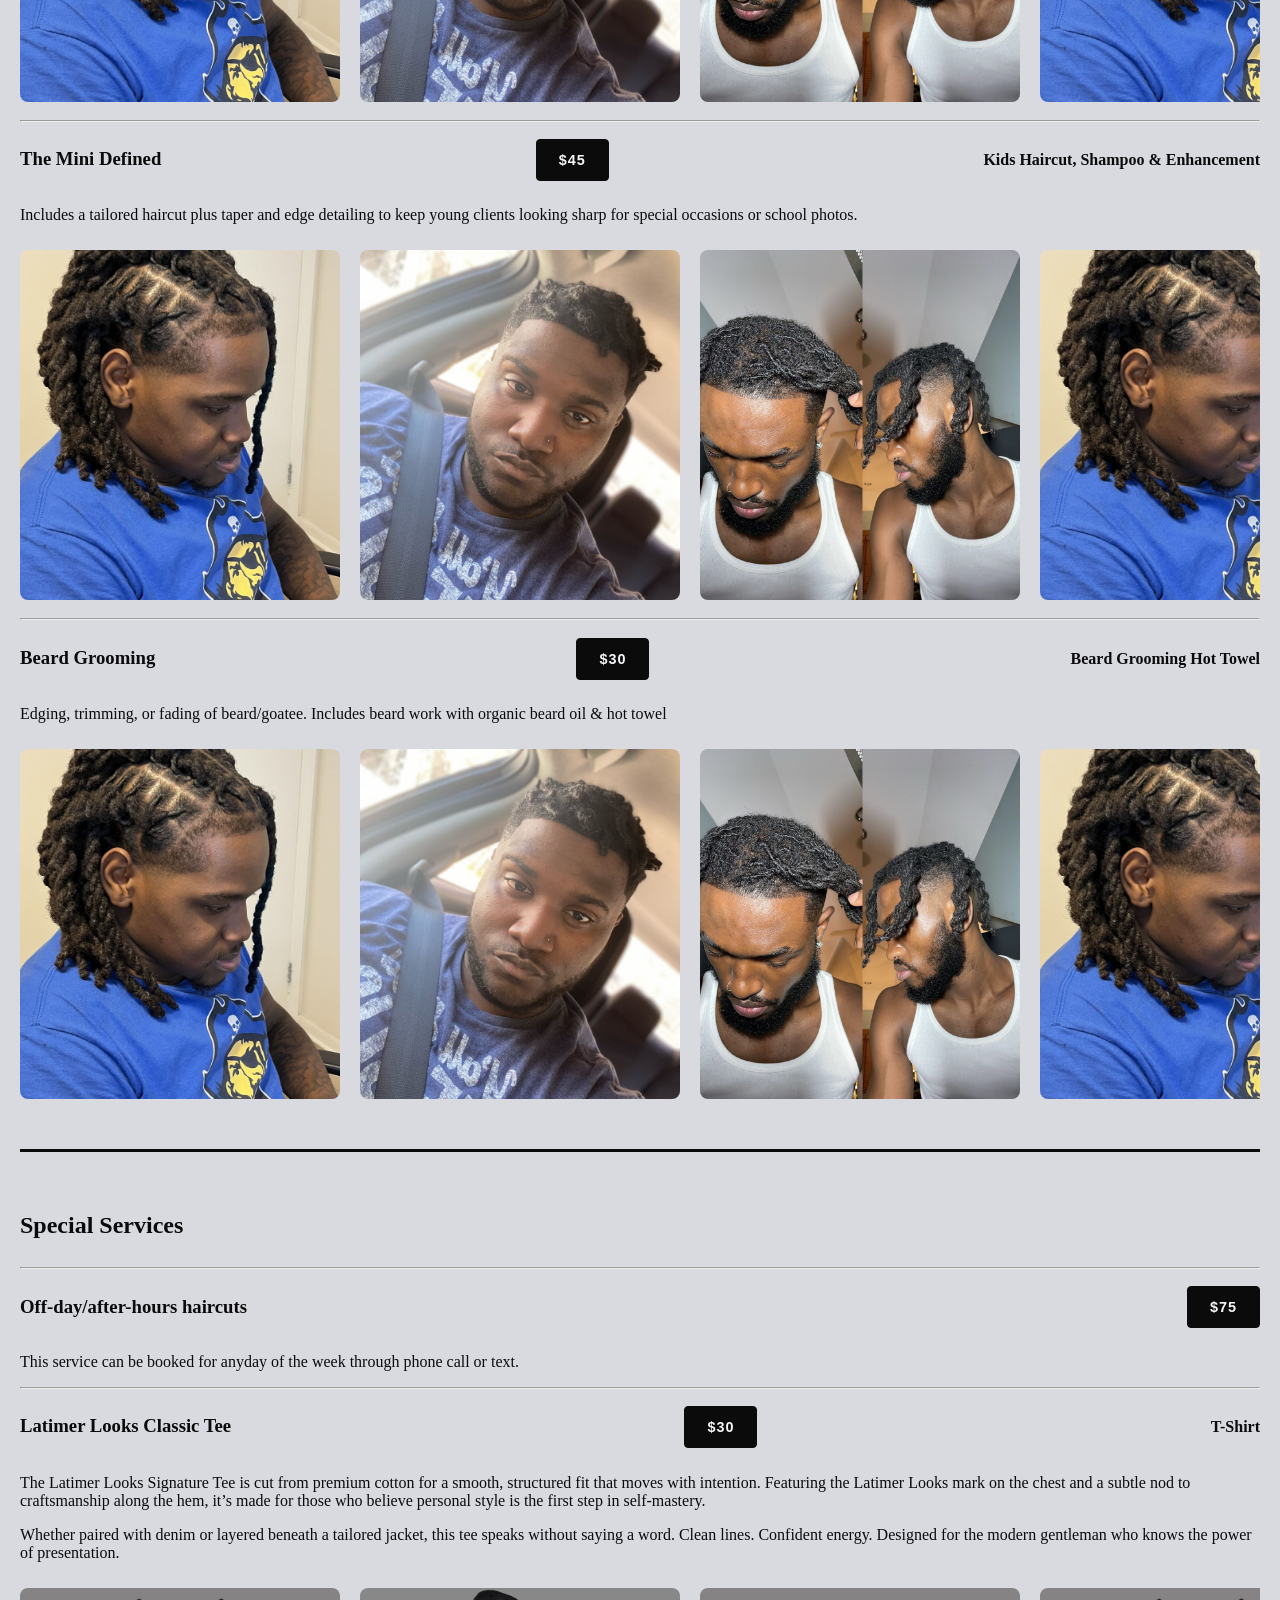
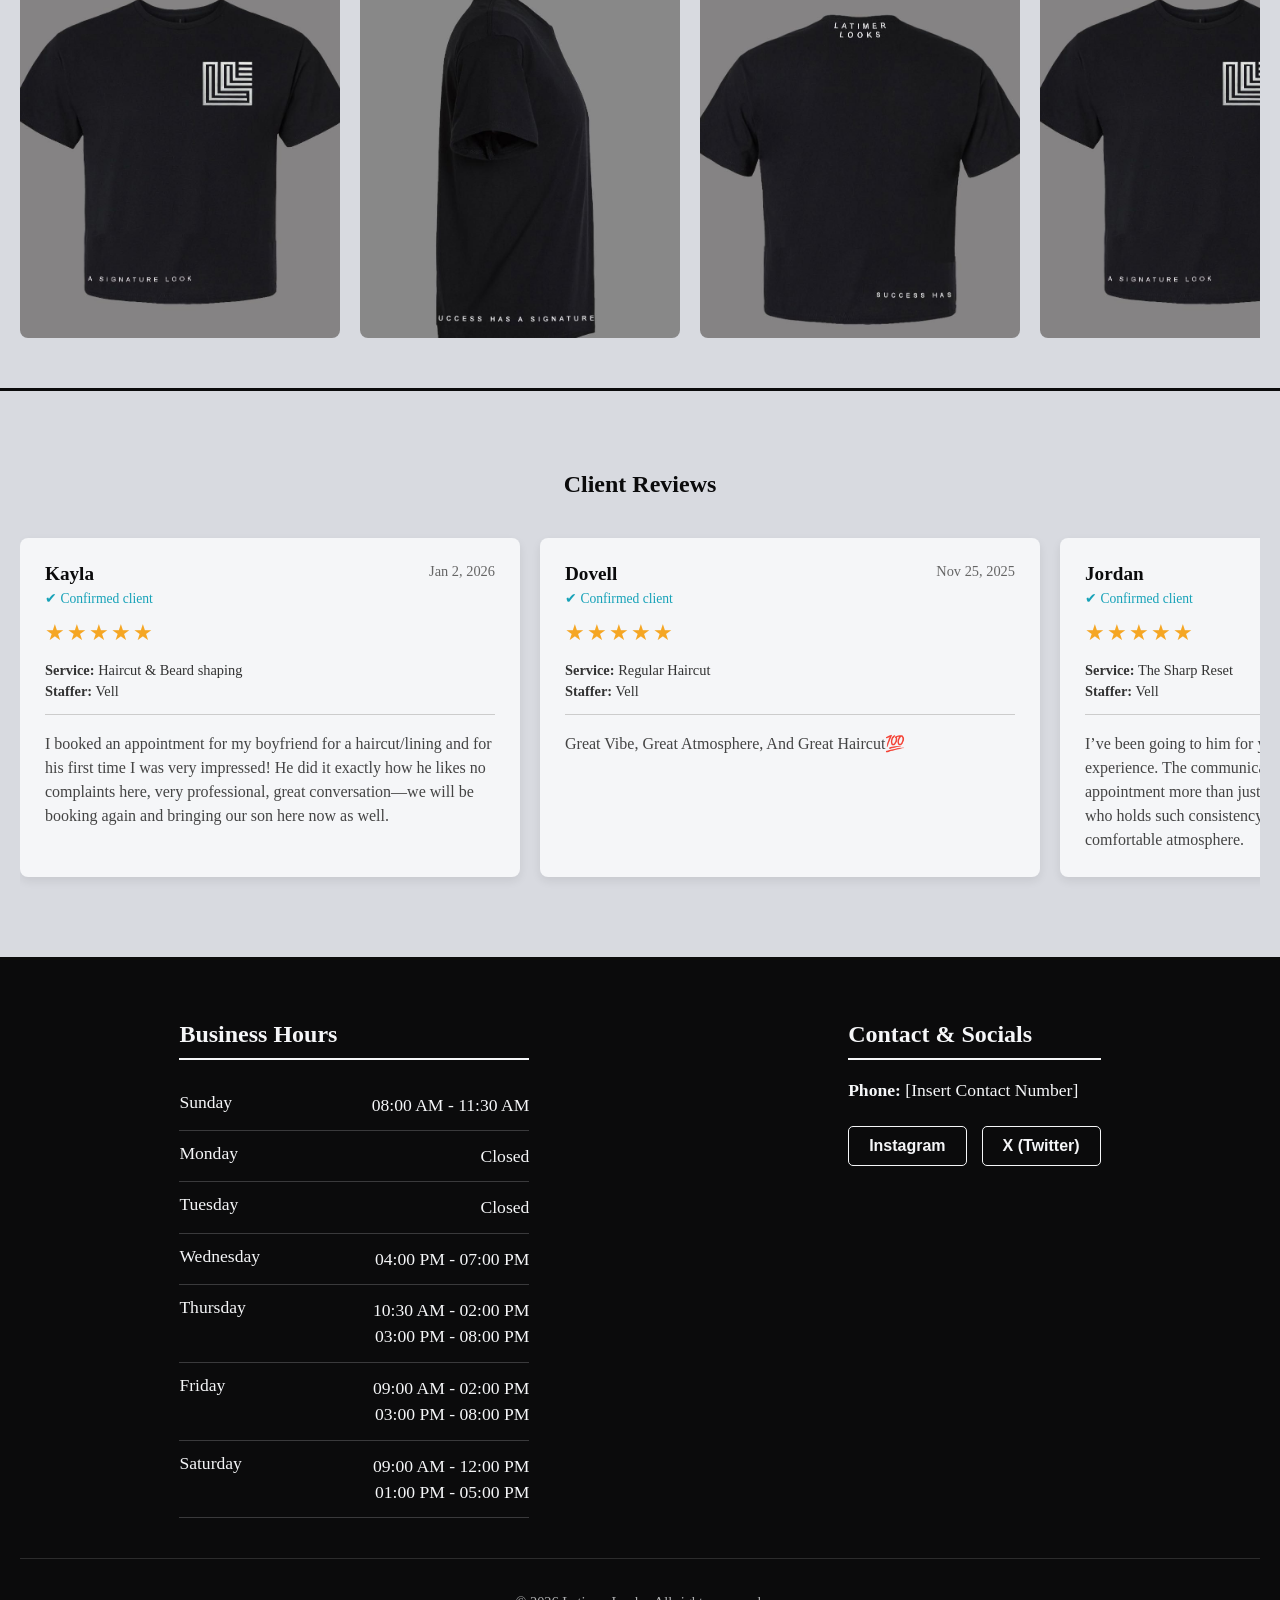
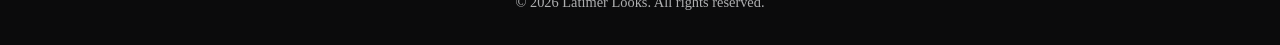
==== commit fb48f84d: "removed top for services for mobile" ====
--- a/index.html
+++ b/index.html
@@ -15,8 +15,9 @@
             <img src="./images/logo.png" alt="Latimer Logo">
         </a>
         <div class="nav-links">
-            <a href="#top">Booking</a>
+
             <a href="#services">Services</a>
+            <!-- <a href="#top">Booking</a> -->
             <a href="#hours">Hours</a>
         </div>
         <button class="nav-book-action">Book Appointment</button>
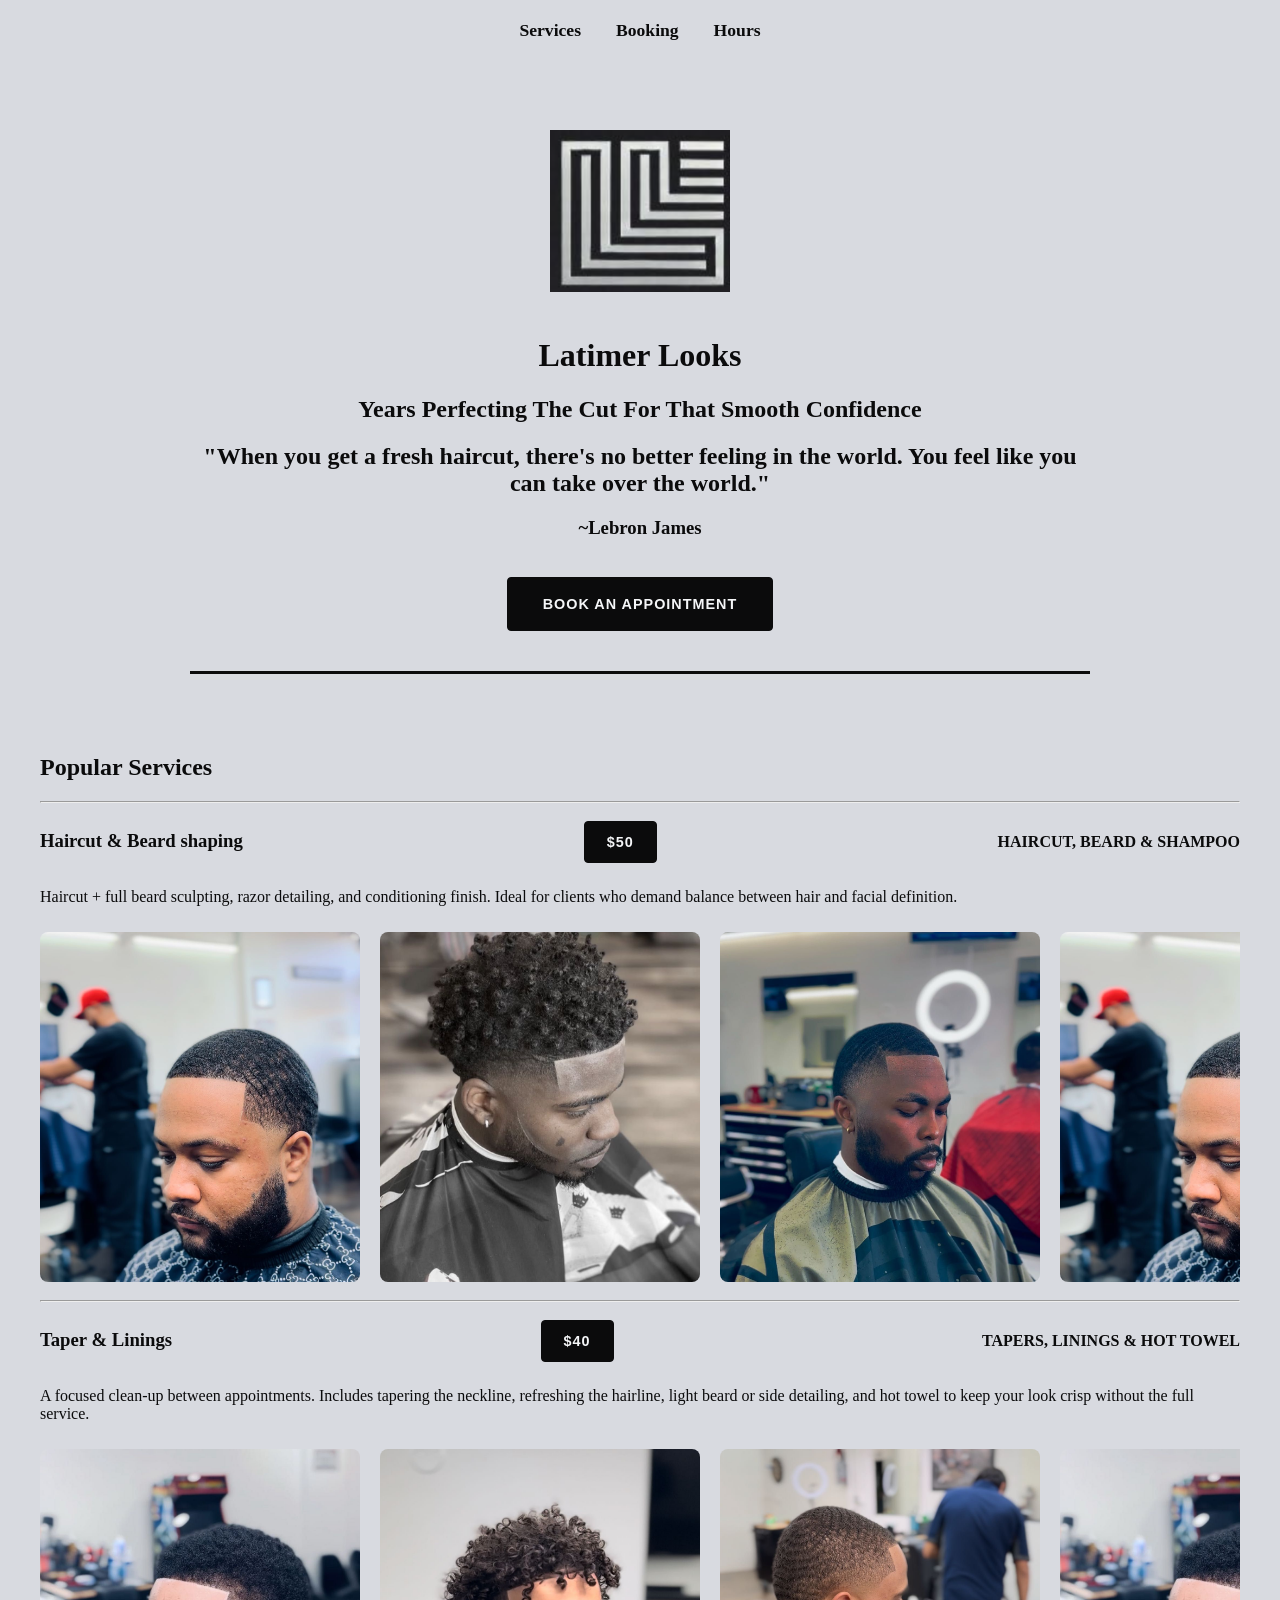
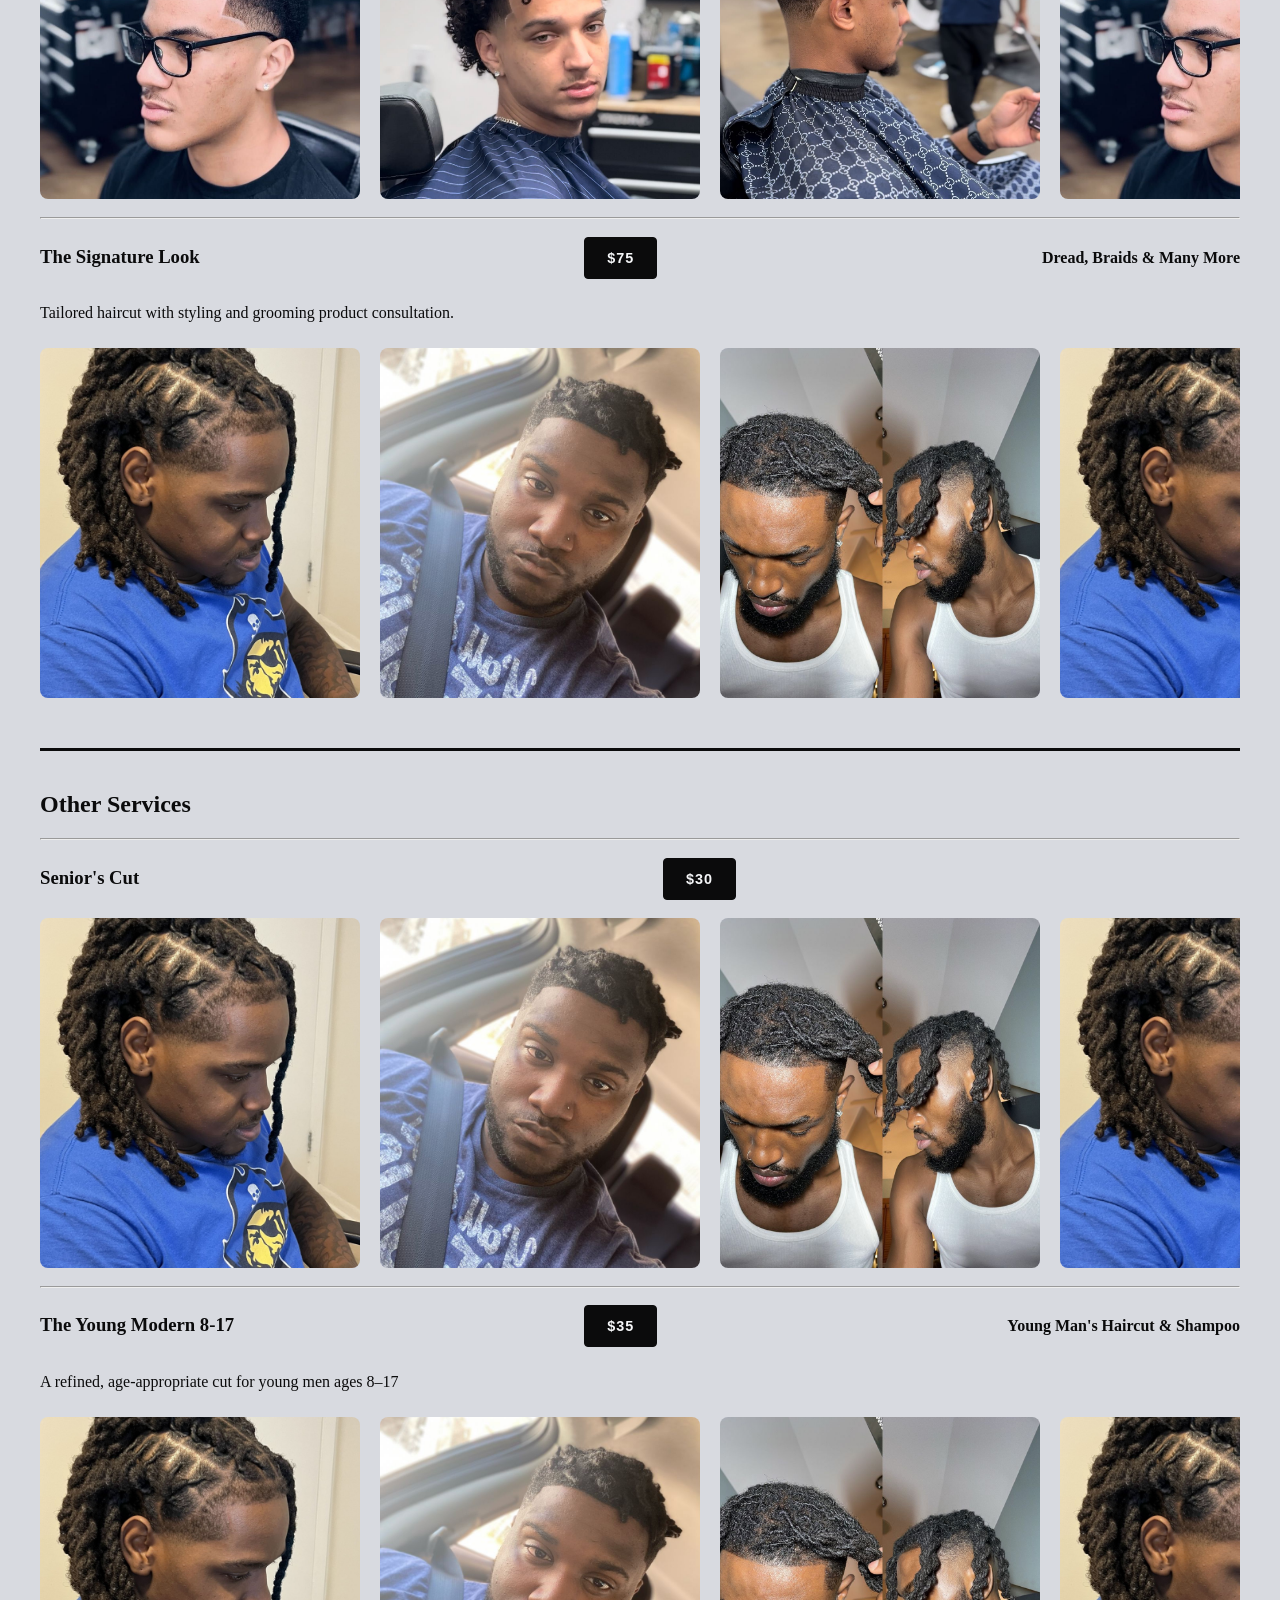
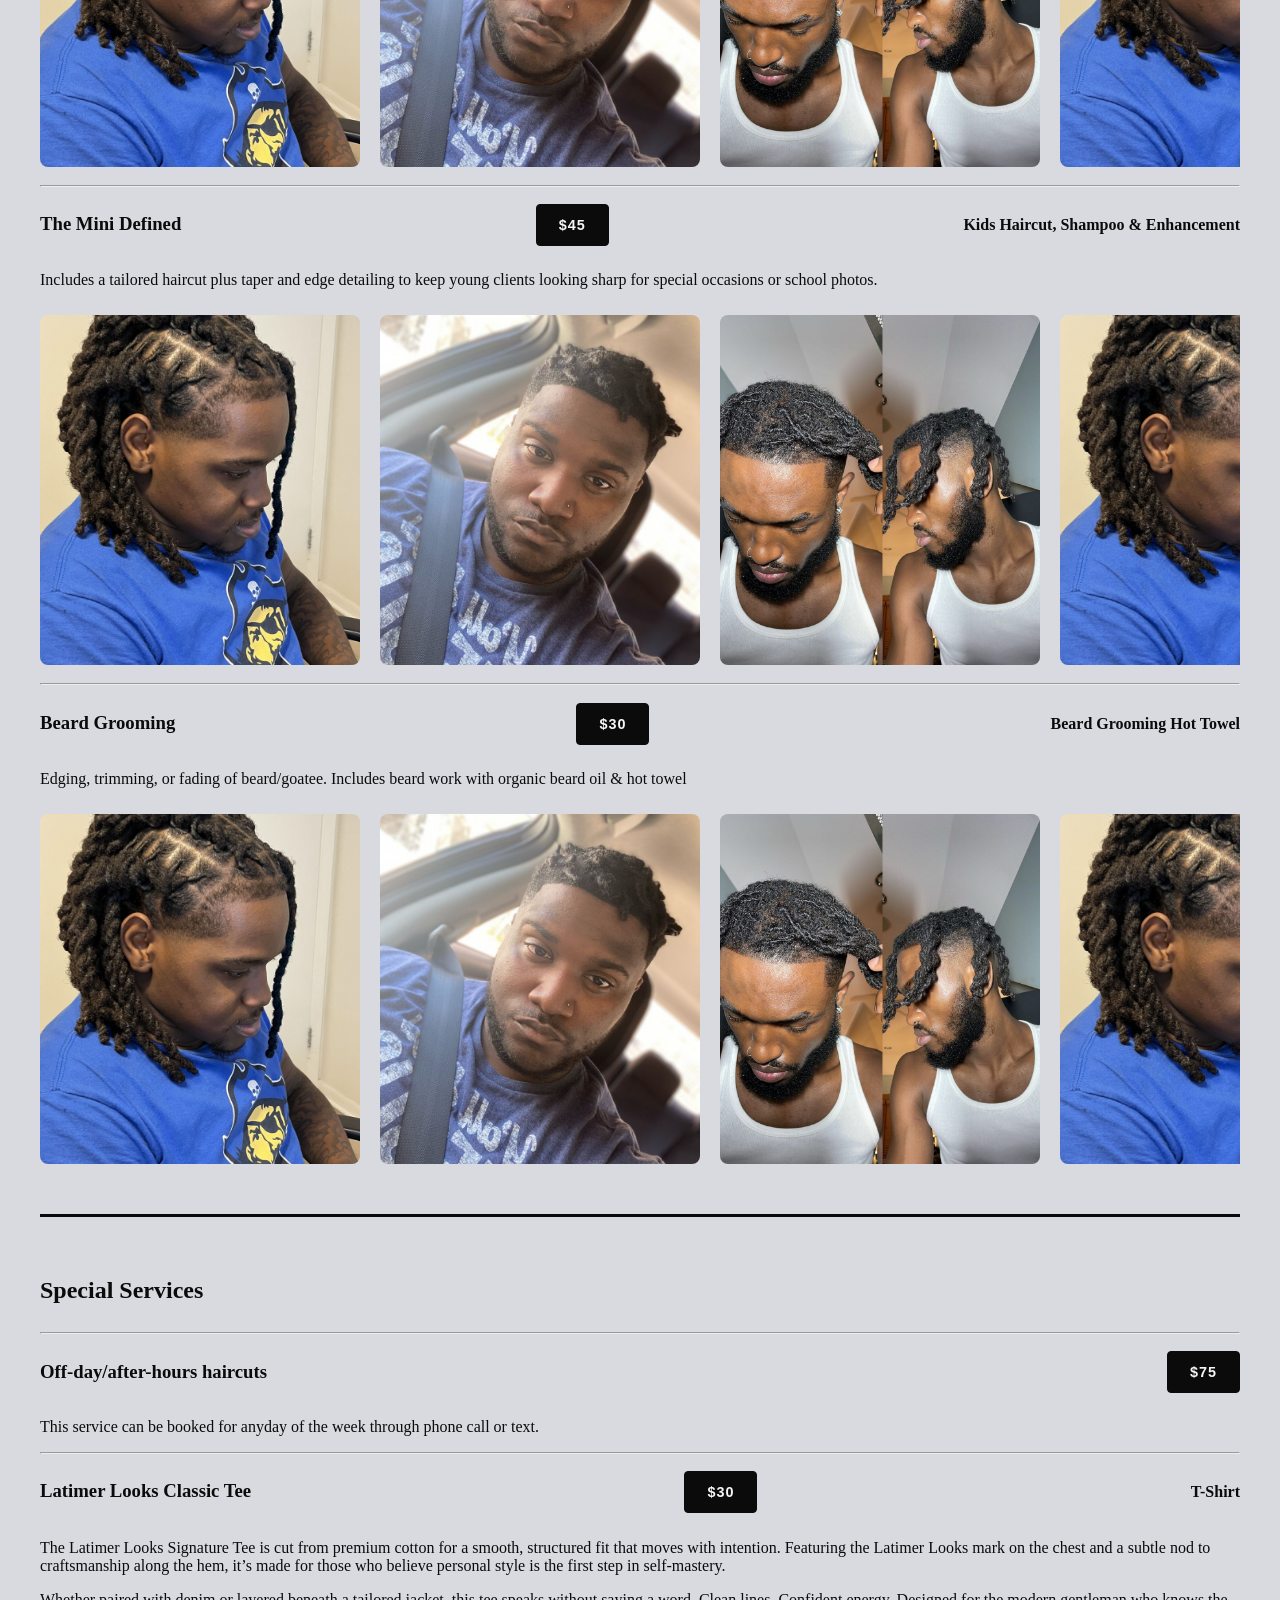
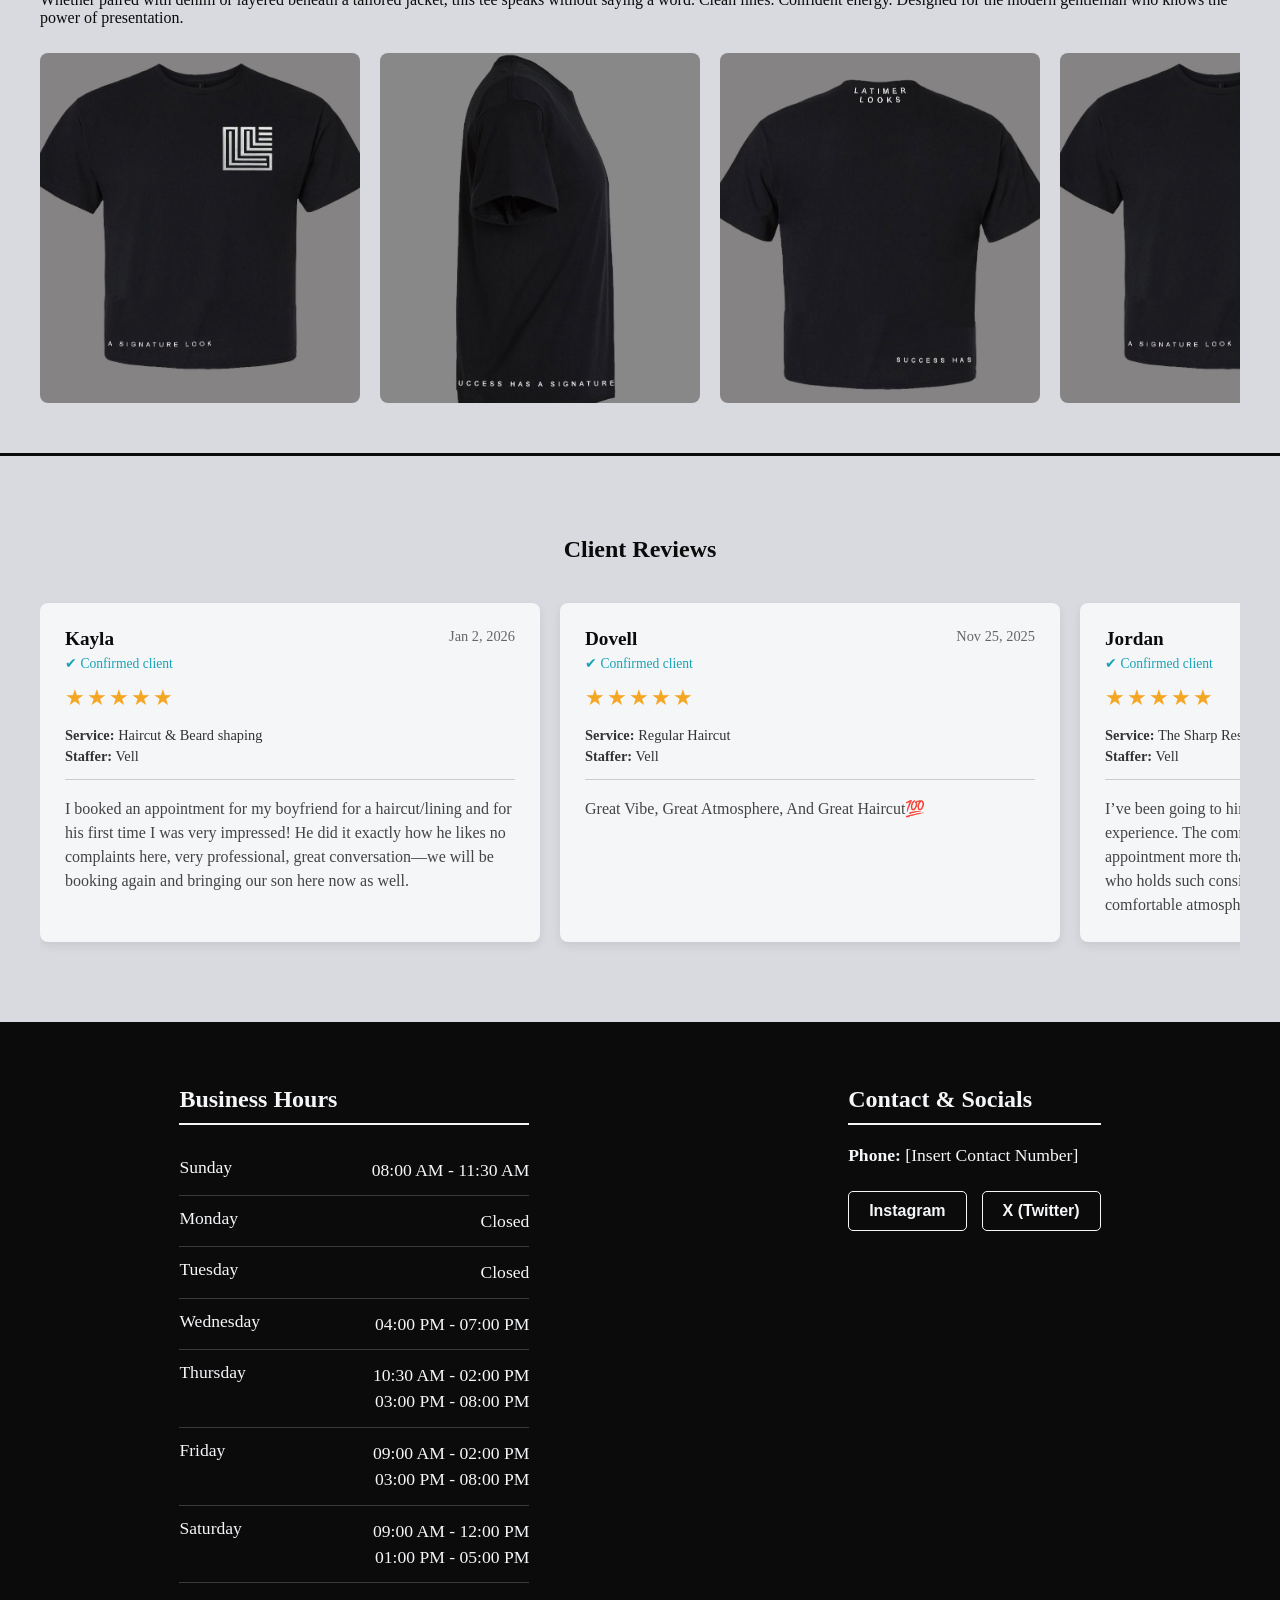
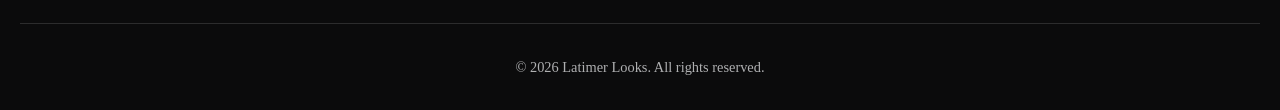
==== commit 51b59154: "optimized for mobile view" ====
--- a/index.html
+++ b/index.html
@@ -17,7 +17,7 @@
         <div class="nav-links">
 
             <a href="#services">Services</a>
-            <!-- <a href="#top">Booking</a> -->
+            <a href="#top">Booking</a>
             <a href="#hours">Hours</a>
         </div>
         <button class="nav-book-action">Book Appointment</button>
--- a/style.css
+++ b/style.css
@@ -4,12 +4,13 @@
     scroll-behavior: smooth;
 }
 
-body{
-    background-color:#D8DAE0;
-    color:  #0B0B0C;  
+body {
+    background-color: #D8DAE0;
+    color: #0B0B0C;  
     font-family: Serif, "Geometric Sans-Serif", sans-serif;
     margin: 0;
     padding: 0;
+    overflow-x: hidden;
 }
 
 /* --- BUTTON STYLES (REFINED & PROFESSIONAL) --- */
@@ -55,7 +56,7 @@
 /* --- STICKY NAVIGATION --- */
 
 .hero {
-    padding: 90px 20px 20px; /* Top padding pushed down to account for nav */
+    padding: 110px 20px 20px; /* Top padding pushed down to account for nav */
 }
 
 .sticky-nav {
@@ -157,6 +158,8 @@
 
 .header-content {
     text-align: center;
+    max-width: 900px;
+    margin: 0 auto;
 }
 
 .logo img {
@@ -172,6 +175,8 @@
 }
 
 .main-content {
+    max-width: 1200px;
+    margin: 0 auto;
     padding-left: 20px;
     padding-right: 20px;
 }
@@ -184,6 +189,7 @@
     display: flex;
     align-items: baseline;
     gap: 20px;
+    flex-wrap: wrap;
 }
 
 .after-hours {
@@ -230,6 +236,8 @@
 .testimonials {
     padding: 20px;
     overflow: hidden;
+    max-width: 1200px;
+    margin: 0 auto;
 }
 
 .testimonial-carousel {
@@ -388,4 +396,108 @@
     border-top: 1px solid rgba(245, 246, 248, 0.2);
     font-size: 0.9rem;
     opacity: 0.7;
+}
+
+/* =========================================
+   RESPONSIVE MEDIA QUERIES (MOBILE & TABLET)
+   ========================================= */
+
+@media (max-width: 768px) {
+    /* Navigation adjustments */
+    .sticky-nav {
+        padding: 15px 20px;
+        justify-content: space-between;
+    }
+
+    .sticky-nav .nav-links {
+        gap: 15px;
+    }
+
+    .sticky-nav .nav-links a {
+        font-size: 0.95rem;
+    }
+
+    .sticky-nav.scrolled .nav-brand {
+        left: 20px;
+    }
+
+    .sticky-nav.scrolled .nav-book-action {
+        right: 20px;
+        padding: 8px 12px;
+        font-size: 0.75rem;
+    }
+
+    /* Hero section */
+    .hero {
+        padding-top: 80px;
+    }
+
+    .hero h1 {
+        font-size: 2rem;
+    }
+
+    .hero h2 {
+        font-size: 1.1rem;
+    }
+
+    .quote {
+        font-size: 1rem !important;
+    }
+
+    /* Service headers stacking */
+    .service-header {
+        flex-direction: column;
+        align-items: flex-start;
+        gap: 10px;
+    }
+
+    .after-hours {
+        flex-direction: column;
+        align-items: flex-start;
+        gap: 15px;
+    }
+
+    .after-hours button {
+        margin-left: 0 !important;
+        width: 100%;
+    }
+
+    /* Carousel image sizing for mobile screens */
+    .carousel-track img {
+        width: 240px;
+        height: 280px;
+        margin-right: 15px;
+    }
+
+    /* Testimonials & Review cards */
+    .review-card {
+        width: 300px;
+        padding: 18px;
+    }
+
+    /* Footer adjustments */
+    .footer-container {
+        flex-direction: column;
+        gap: 30px;
+    }
+
+    .business-hours ul {
+        width: 100%;
+    }
+}
+
+@media (max-width: 480px) {
+    .sticky-nav .nav-links {
+        display: none; /* Hide standard nav links on extra small screens if space is critical, or keep them compact */
+    }
+
+    .sticky-nav {
+        justify-content: flex-end;
+    }
+
+    .sticky-nav .nav-book-action {
+        position: static;
+        opacity: 1;
+        visibility: visible;
+    }
 }
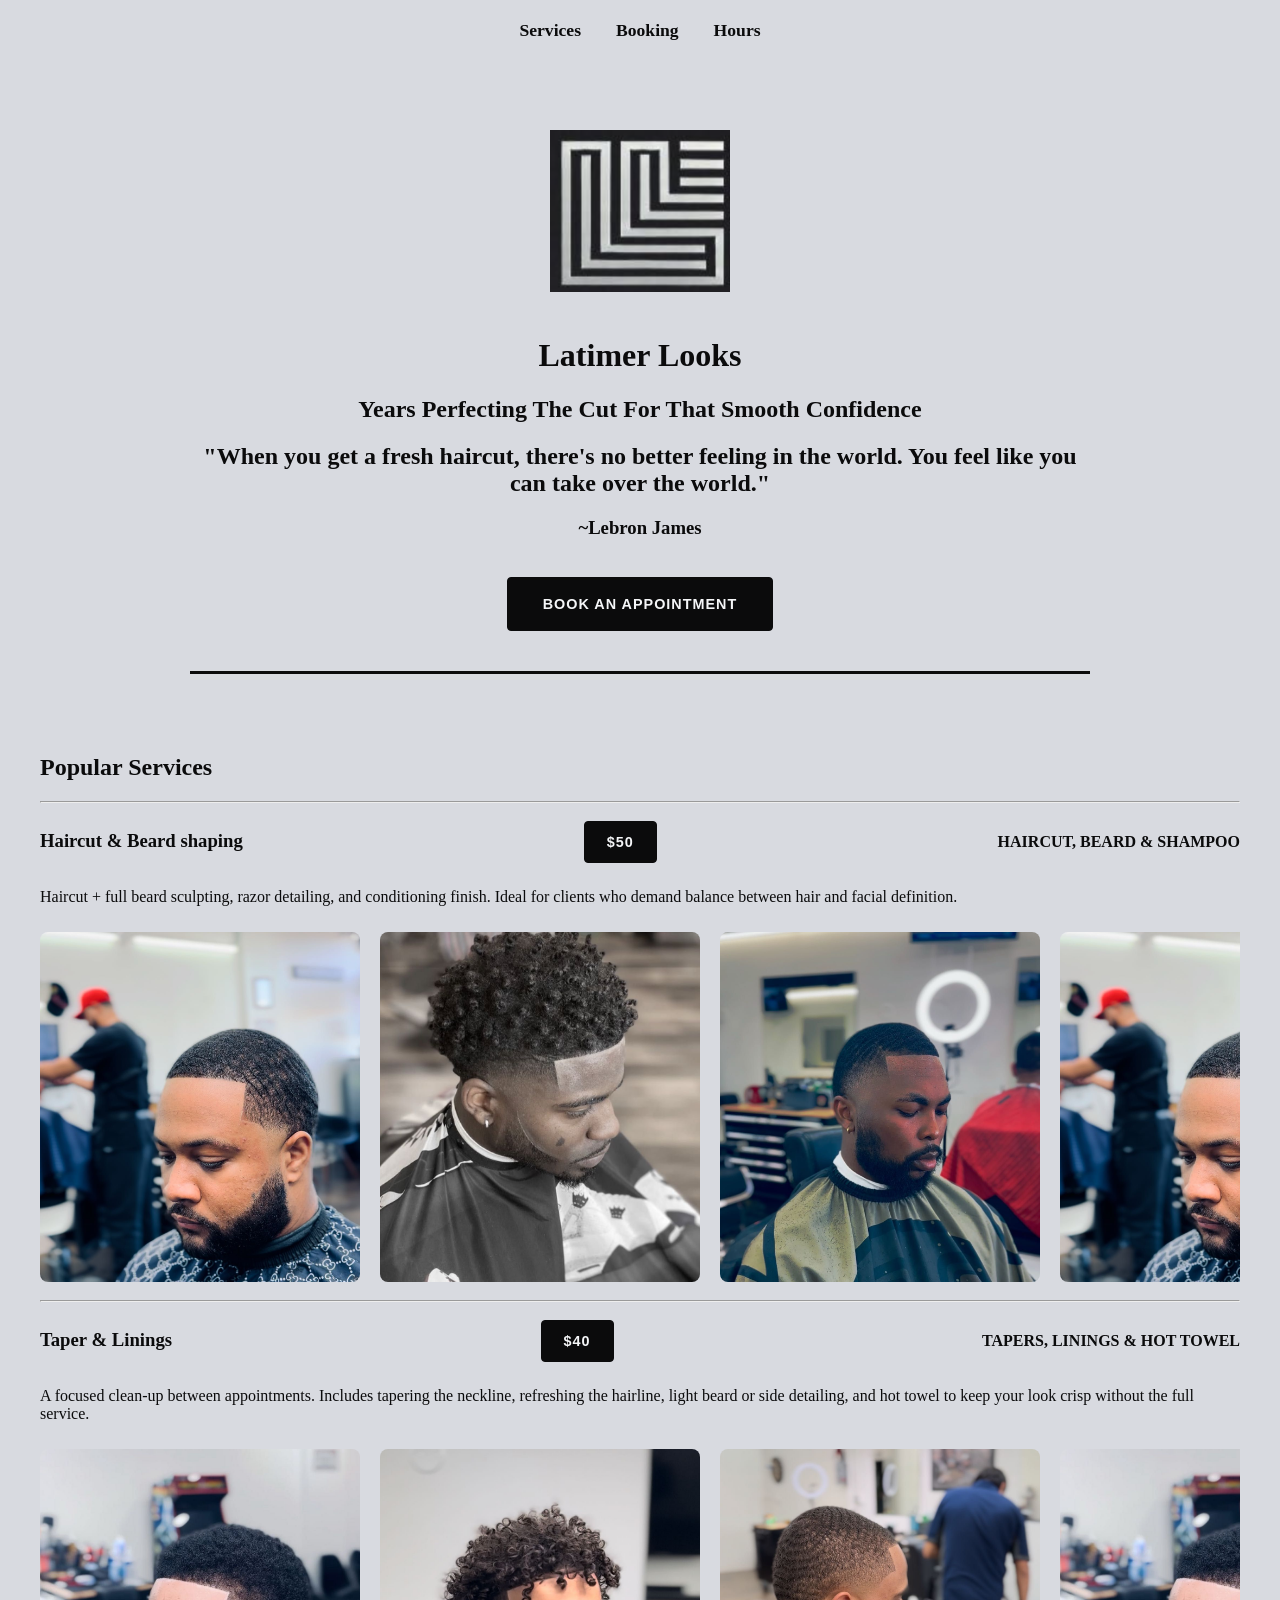
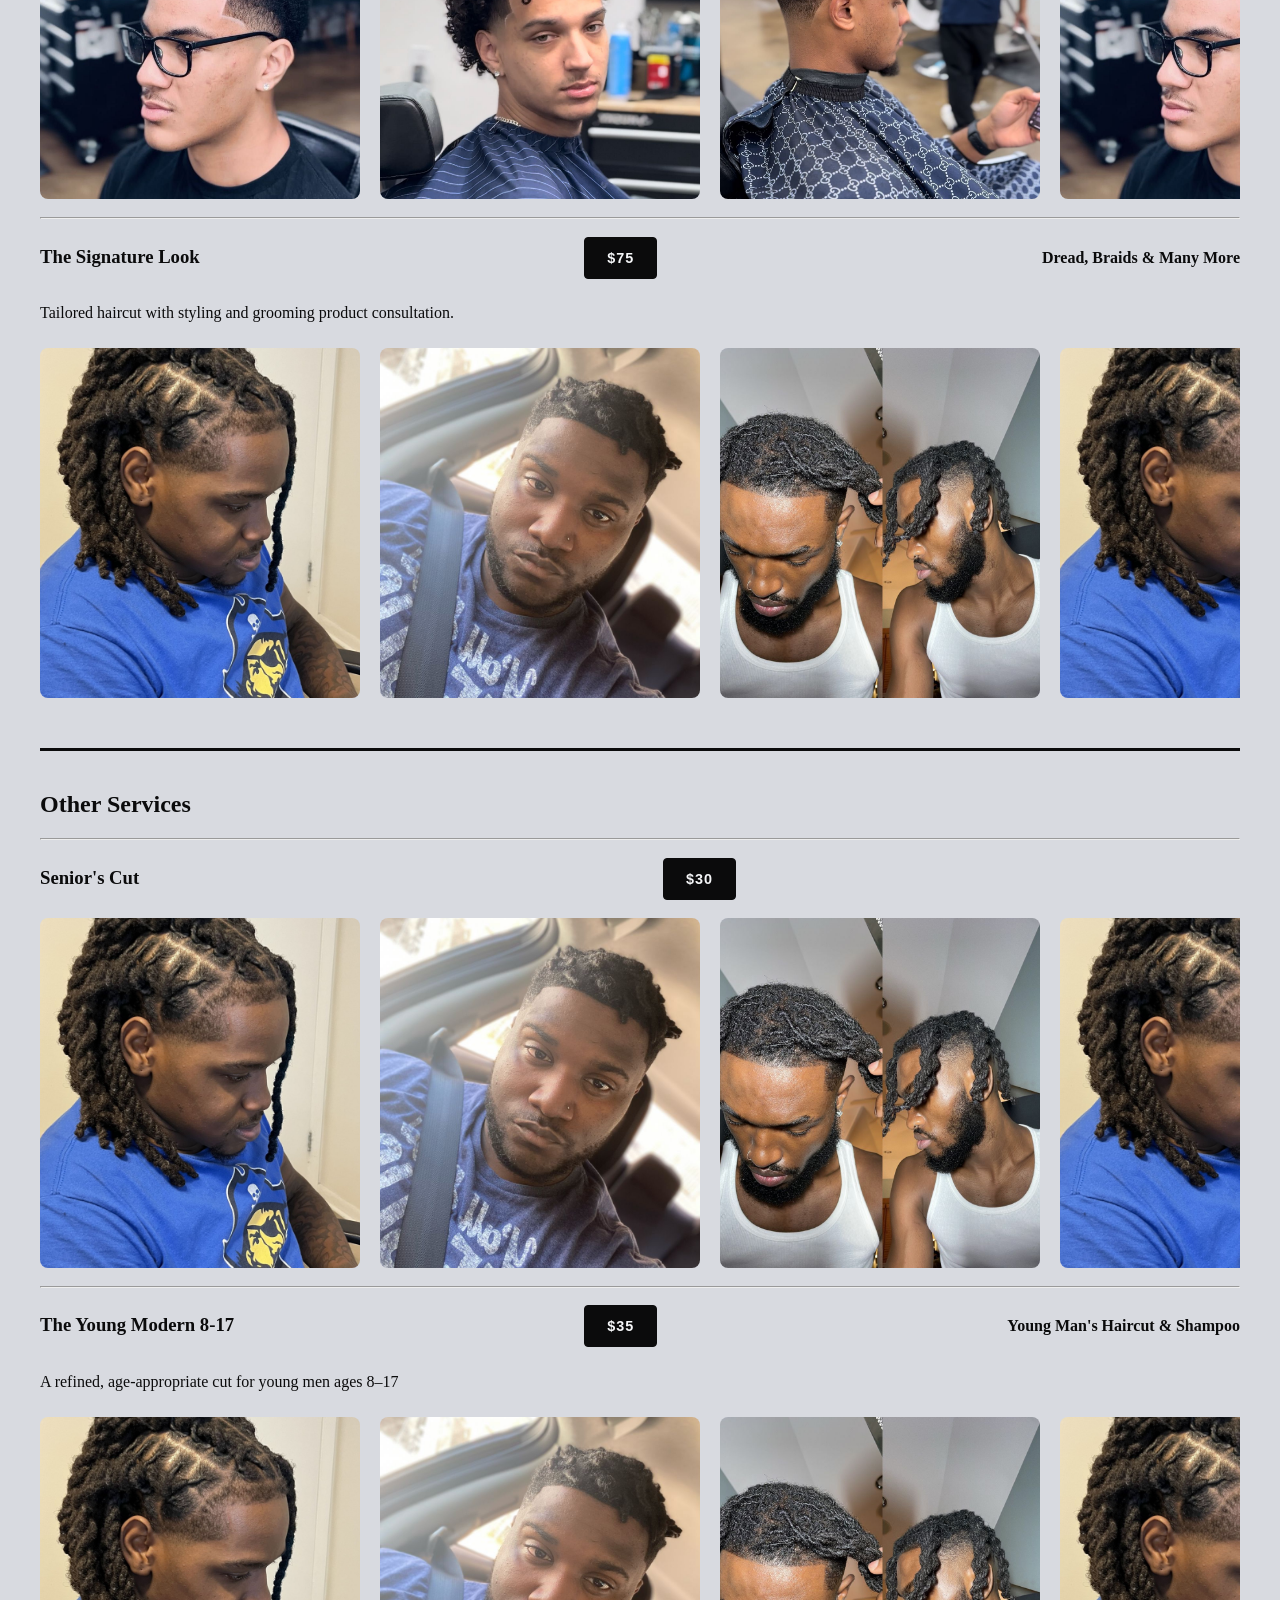
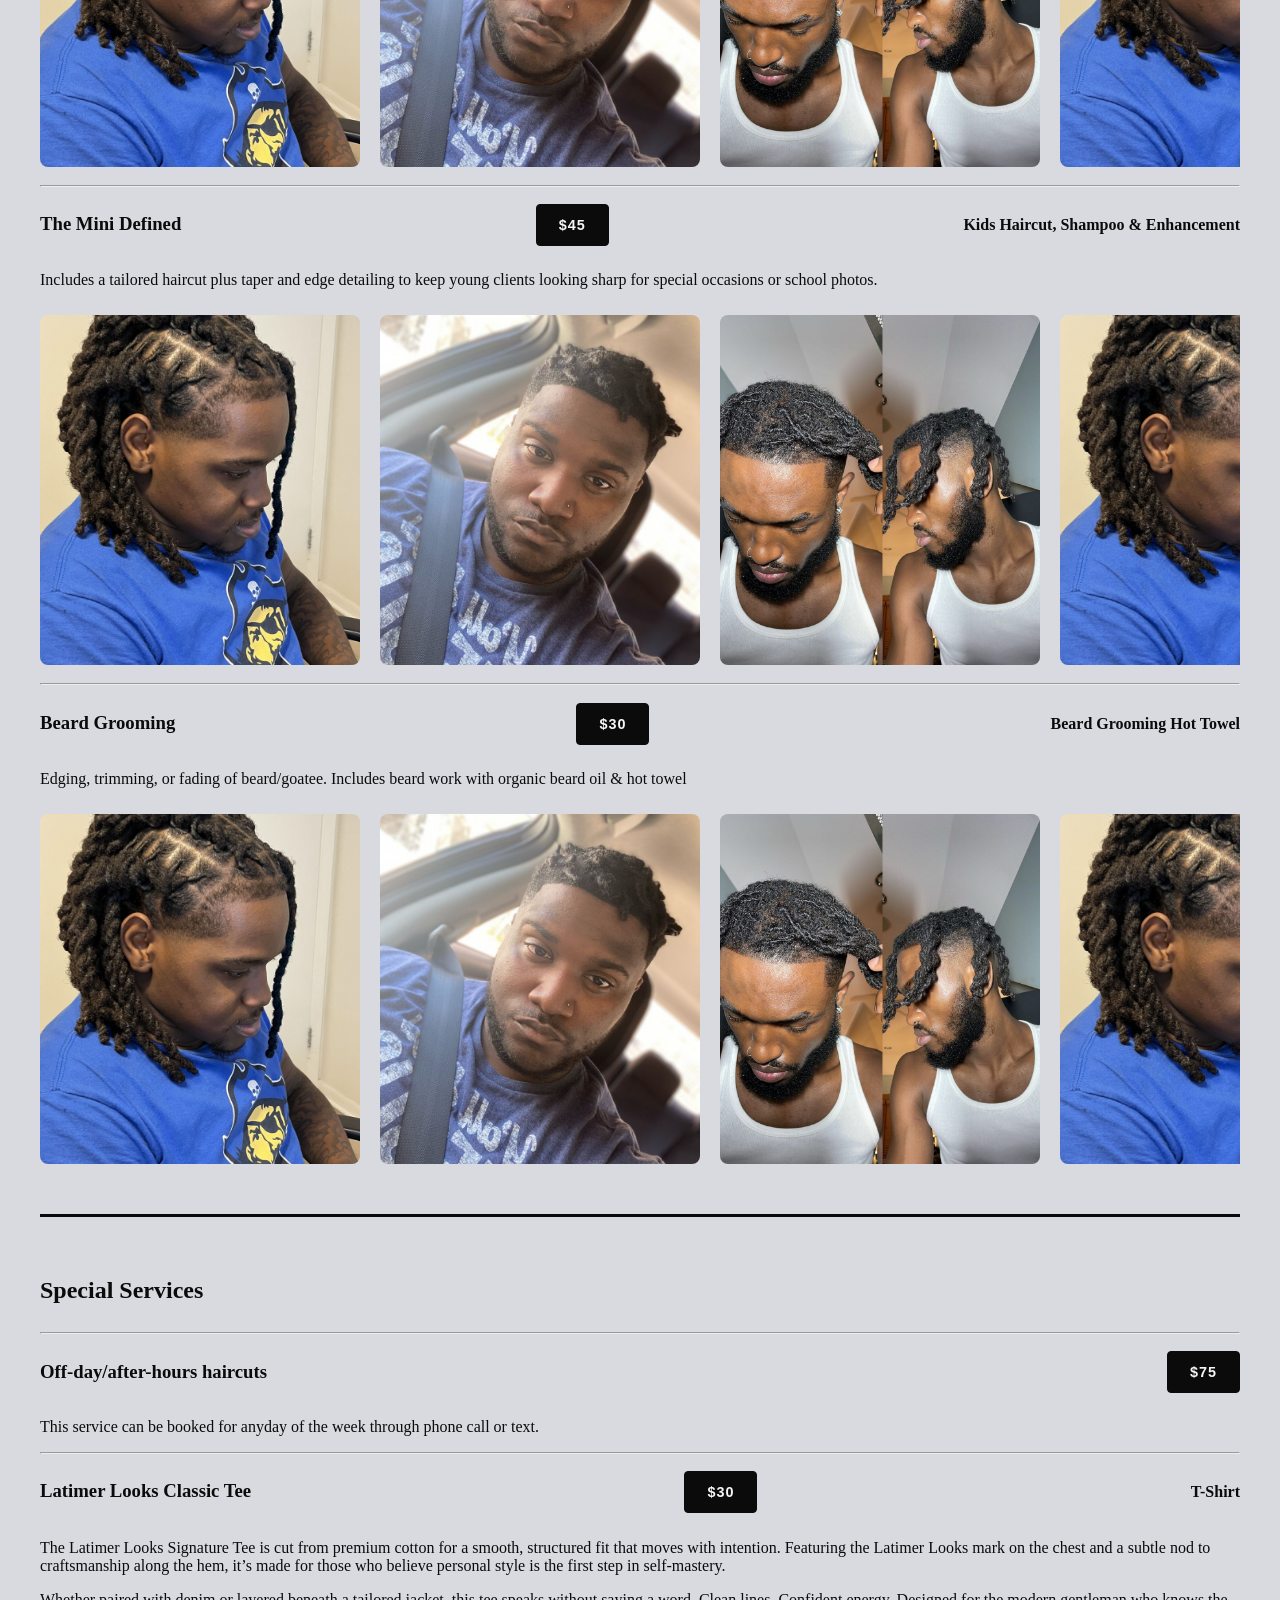
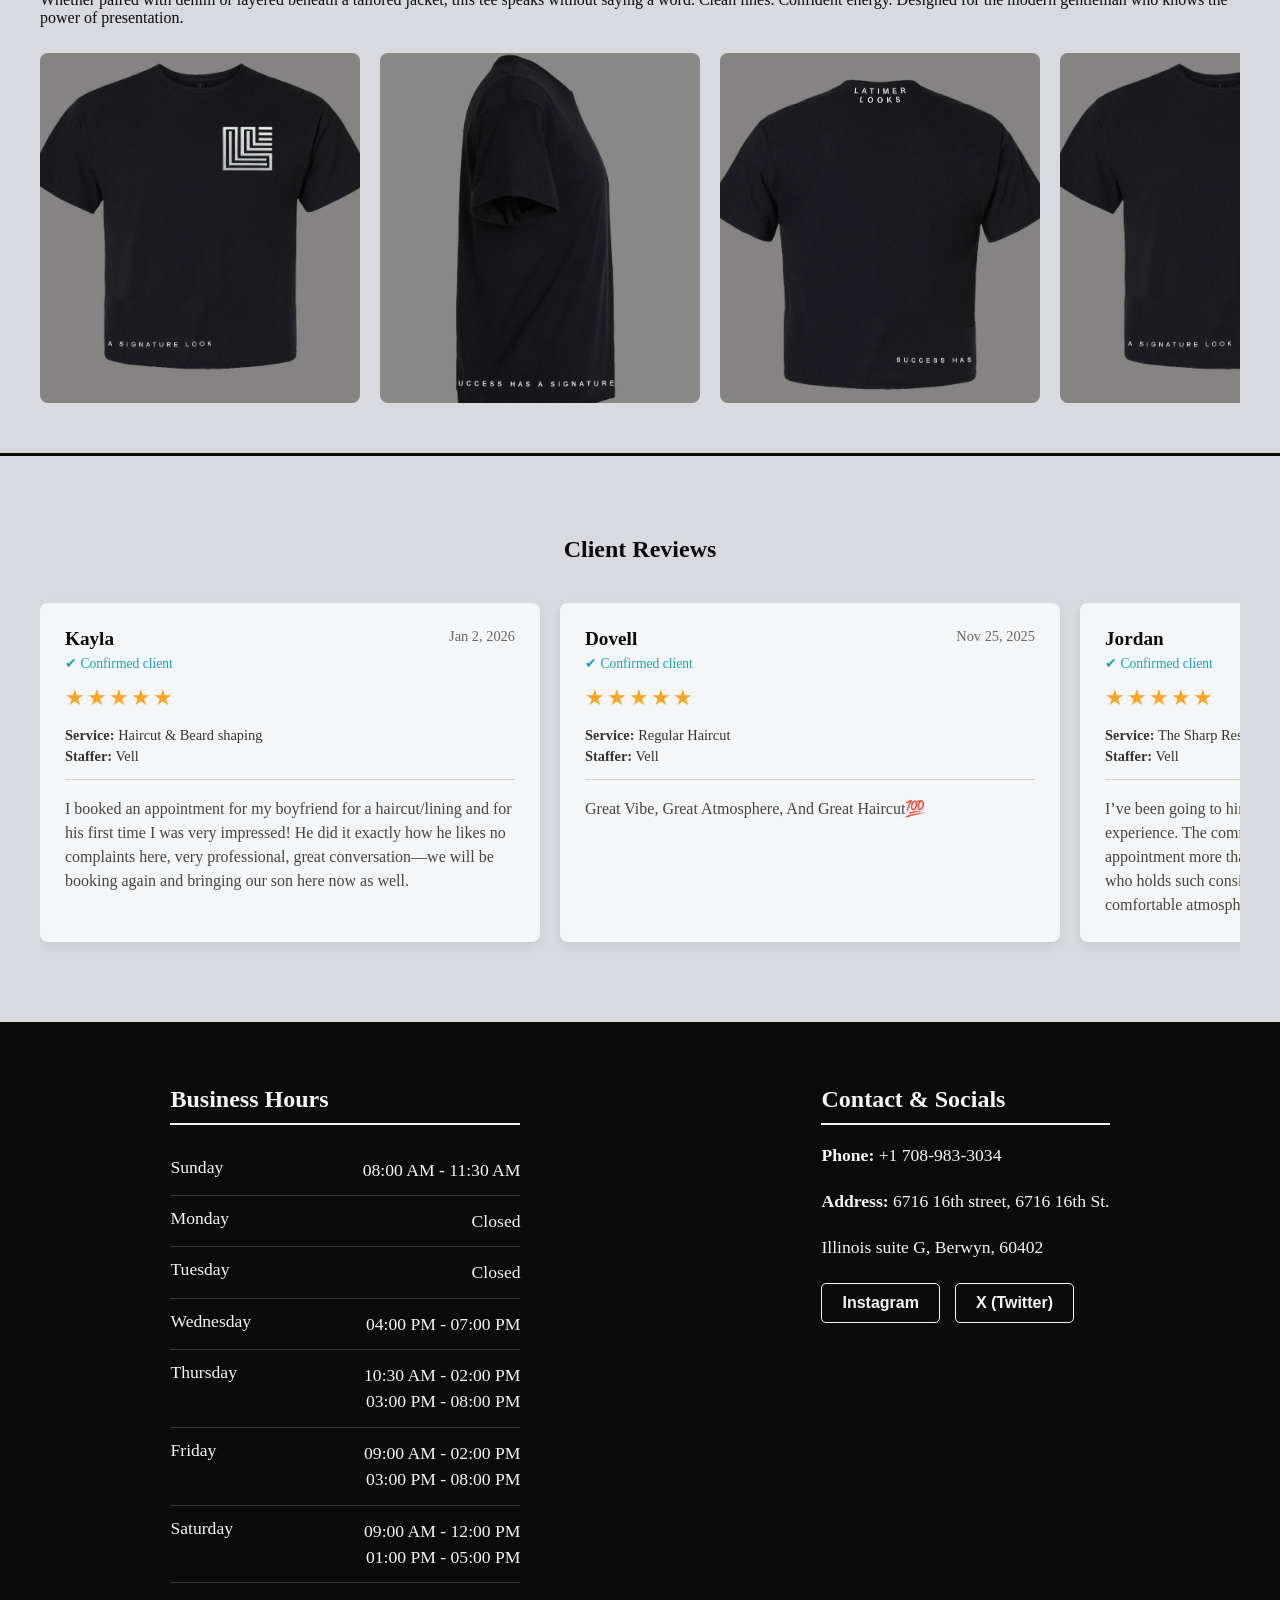
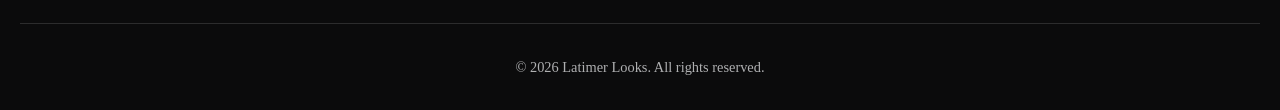
==== commit 8c10a463: "added contacts" ====
--- a/index.html
+++ b/index.html
@@ -388,7 +388,9 @@
             
             <div class="footer-contact">
                 <h3>Contact & Socials</h3>
-                <p><strong>Phone:</strong> [Insert Contact Number]</p>
+                <p><strong>Phone:</strong> +1 708-983-3034</p>
+                <p><strong>Address:</strong> 6716 16th street, 6716 16th St. </p>
+                <p>Illinois suite G, Berwyn, 60402 </p>
                 <div class="social-links">
                     <a href="https://www.instagram.com/latimer_grovell/">Instagram</a>
                     <a href="[Insert X Link]" target="_blank">X (Twitter)</a>
